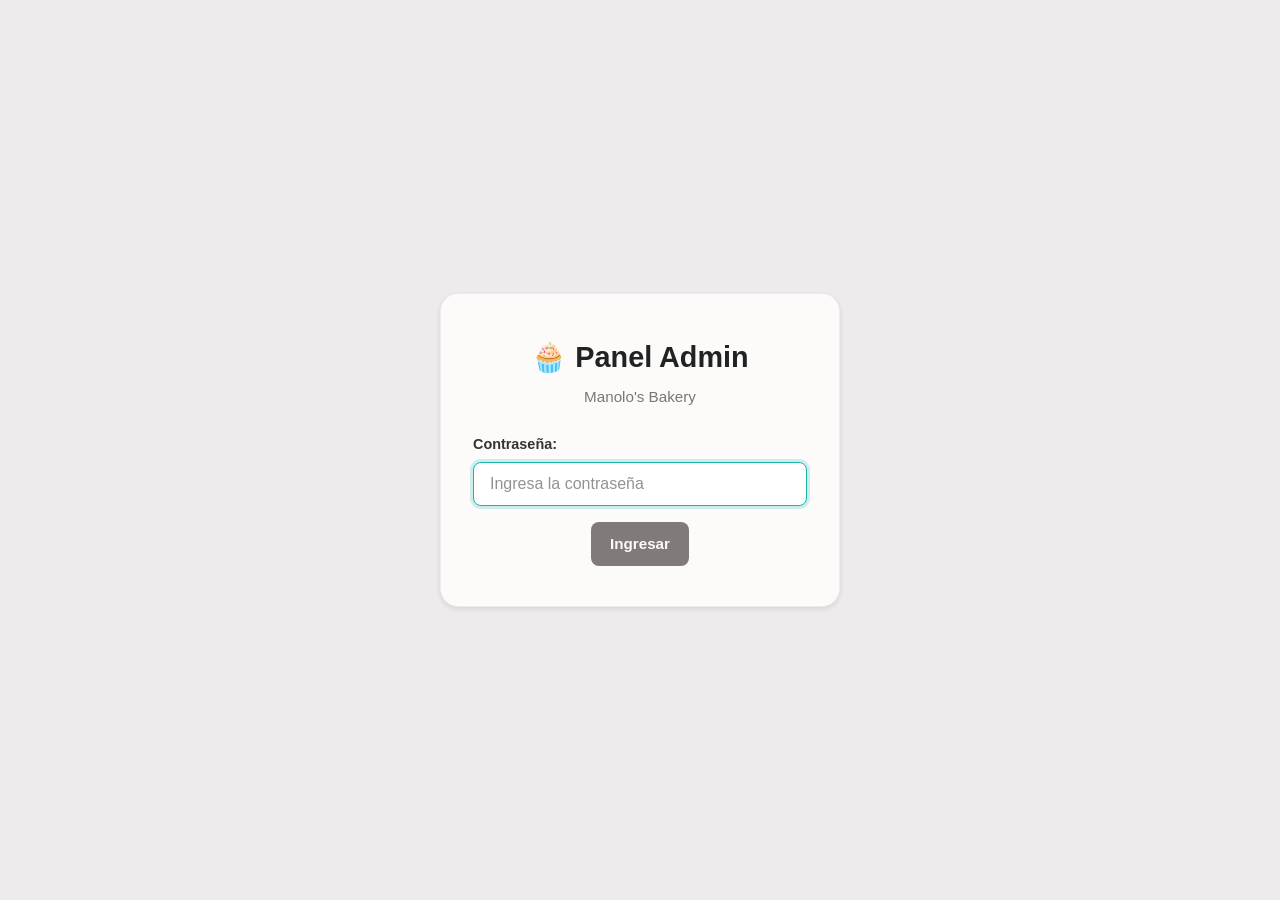
==== admin.html @ 42d4f515 "Add files via upload" ====
<!DOCTYPE html>
<html lang="es">
<head>
    <meta charset="UTF-8">
    <meta name="viewport" content="width=device-width, initial-scale=1.0">
    <title>Admin Panel - Manolo's Bakery</title>
    <link rel="stylesheet" href="style.css">
    <link rel="stylesheet" href="admin.css">
</head>
<body>

    <!-- ========== LOGIN SCREEN ========== -->
    <div id="loginScreen" class="admin-login">
        <div class="login-card">
            <h1>🧁 Panel Admin</h1>
            <p>Manolo's Bakery</p>
            <div class="form-group">
                <label for="adminPassword">Contraseña:</label>
                <input type="password" id="adminPassword" placeholder="Ingresa la contraseña" autofocus>
            </div>
            <button id="loginBtn" class="btn-primary">Ingresar</button>
            <div id="loginError" class="login-error" style="display:none;">Contraseña incorrecta</div>
        </div>
    </div>

    <!-- ========== DASHBOARD ========== -->
    <div id="dashboard" class="admin-dashboard" style="display:none;">
        <header class="admin-header">
            <div class="admin-header-left">
                <h1>🧁 Admin Panel</h1>
                <span class="admin-subtitle">Gestión de Pasteles</span>
            </div>
            <button id="logoutBtn" class="btn-secondary">Cerrar Sesión</button>
        </header>

        <div class="admin-layout">
            <!-- SIDEBAR -->
            <nav class="admin-sidebar">
                <button class="sidebar-btn active" data-section="sec-showcase-cakes">
                    <span class="sidebar-icon">🎂</span> Pasteles Vitrina
                </button>
                <button class="sidebar-btn" data-section="sec-showcase-sizes">
                    <span class="sidebar-icon">📐</span> Tamaños Vitrina
                </button>
                <button class="sidebar-btn" data-section="sec-custom-types">
                    <span class="sidebar-icon">🍰</span> Sabores Personalizado
                </button>
                <button class="sidebar-btn" data-section="sec-custom-sizes">
                    <span class="sidebar-icon">📏</span> Tamaños Personalizado
                </button>
                <button class="sidebar-btn" data-section="sec-fillings">
                    <span class="sidebar-icon">🍫</span> Rellenos
                </button>
                <button class="sidebar-btn" data-section="sec-layers">
                    <span class="sidebar-icon">📚</span> Capas
                </button>
            </nav>

            <!-- MAIN CONTENT -->
            <main class="admin-main">

                <!-- ===== PASTELES VITRINA ===== -->
                <section id="sec-showcase-cakes" class="admin-section active">
                    <h2>Pasteles de Vitrina</h2>
                    <p class="section-desc">Gestiona los pasteles disponibles en la pestaña "Pastel de Vitrina".</p>

                    <div class="add-form">
                        <div class="form-row">
                            <div class="form-group">
                                <label for="sc-name">Nombre del pastel:</label>
                                <input type="text" id="sc-name" placeholder="Ej: Pastel de Nutella">
                            </div>
                            <div class="form-group">
                                <label for="sc-fixed-size">Tamaño fijo (opcional):</label>
                                <select id="sc-fixed-size">
                                    <option value="">Sin tamaño fijo (usuario elige)</option>
                                    <option value="6">Solo 6"</option>
                                    <option value="8">Solo 8"</option>
                                    <option value="10">Solo 10"</option>
                                    <option value="7_9.5">Solo 7" y 9.5"</option>
                                </select>
                            </div>
                            <button id="addShowcaseCake" class="btn-primary btn-add">+ Agregar</button>
                        </div>
                    </div>

                    <div class="table-container">
                        <table class="admin-table">
                            <thead>
                                <tr>
                                    <th>Nombre</th>
                                    <th>Value</th>
                                    <th>Tamaño Fijo</th>
                                    <th>Acciones</th>
                                </tr>
                            </thead>
                            <tbody id="showcaseCakesTable"></tbody>
                        </table>
                        <div id="showcaseCakesEmpty" class="empty-msg">No hay pasteles registrados.</div>
                    </div>
                </section>

                <!-- ===== TAMAÑOS VITRINA ===== -->
                <section id="sec-showcase-sizes" class="admin-section">
                    <h2>Tamaños de Vitrina</h2>
                    <p class="section-desc">Gestiona las opciones de tamaño del dropdown de vitrina.</p>

                    <div class="add-form">
                        <div class="form-row">
                            <div class="form-group">
                                <label for="ss-value">Value:</label>
                                <input type="text" id="ss-value" placeholder="Ej: 6">
                            </div>
                            <div class="form-group">
                                <label for="ss-label">Etiqueta:</label>
                                <input type="text" id="ss-label" placeholder="Ej: 6&quot;">
                            </div>
                            <button id="addShowcaseSize" class="btn-primary btn-add">+ Agregar</button>
                        </div>
                    </div>

                    <div class="table-container">
                        <table class="admin-table">
                            <thead>
                                <tr>
                                    <th>Etiqueta</th>
                                    <th>Value</th>
                                    <th>Acciones</th>
                                </tr>
                            </thead>
                            <tbody id="showcaseSizesTable"></tbody>
                        </table>
                        <div id="showcaseSizesEmpty" class="empty-msg">No hay tamaños registrados.</div>
                    </div>
                </section>

                <!-- ===== SABORES PERSONALIZADO ===== -->
                <section id="sec-custom-types" class="admin-section">
                    <h2>Sabores (Tipos de Pastel Personalizado)</h2>
                    <p class="section-desc">Gestiona los tipos de pastel en la pestaña "Pastel Personalizado".</p>

                    <div class="add-form">
                        <div class="form-row">
                            <div class="form-group">
                                <label for="ct-name">Nombre:</label>
                                <input type="text" id="ct-name" placeholder="Ej: Tres Leches / Vainilla">
                            </div>
                            <button id="addCustomType" class="btn-primary btn-add">+ Agregar</button>
                        </div>
                    </div>

                    <div class="table-container">
                        <table class="admin-table">
                            <thead>
                                <tr>
                                    <th>Nombre</th>
                                    <th>Value</th>
                                    <th>Acciones</th>
                                </tr>
                            </thead>
                            <tbody id="customTypesTable"></tbody>
                        </table>
                        <div id="customTypesEmpty" class="empty-msg">No hay sabores registrados.</div>
                    </div>
                </section>

                <!-- ===== TAMAÑOS PERSONALIZADO ===== -->
                <section id="sec-custom-sizes" class="admin-section">
                    <h2>Forma y Tamaño (Personalizado)</h2>
                    <p class="section-desc">Gestiona las opciones de forma y tamaño del pastel personalizado.</p>

                    <div class="add-form">
                        <div class="form-row">
                            <div class="form-group">
                                <label for="cs-label">Etiqueta:</label>
                                <input type="text" id="cs-label" placeholder="Ej: Circular 8&quot;">
                            </div>
                            <button id="addCustomSize" class="btn-primary btn-add">+ Agregar</button>
                        </div>
                    </div>

                    <div class="table-container">
                        <table class="admin-table">
                            <thead>
                                <tr>
                                    <th>Etiqueta</th>
                                    <th>Value</th>
                                    <th>Acciones</th>
                                </tr>
                            </thead>
                            <tbody id="customSizesTable"></tbody>
                        </table>
                        <div id="customSizesEmpty" class="empty-msg">No hay tamaños registrados.</div>
                    </div>
                </section>

                <!-- ===== RELLENOS ===== -->
                <section id="sec-fillings" class="admin-section">
                    <h2>Rellenos</h2>
                    <p class="section-desc">Gestiona los rellenos disponibles para pasteles personalizados.</p>

                    <div class="add-form">
                        <div class="form-row">
                            <div class="form-group">
                                <label for="fl-name">Nombre:</label>
                                <input type="text" id="fl-name" placeholder="Ej: Nutella">
                            </div>
                            <button id="addFilling" class="btn-primary btn-add">+ Agregar</button>
                        </div>
                    </div>

                    <div class="table-container">
                        <table class="admin-table">
                            <thead>
                                <tr>
                                    <th>Nombre</th>
                                    <th>Value</th>
                                    <th>Acciones</th>
                                </tr>
                            </thead>
                            <tbody id="fillingsTable"></tbody>
                        </table>
                        <div id="fillingsEmpty" class="empty-msg">No hay rellenos registrados.</div>
                    </div>
                </section>

                <!-- ===== CAPAS ===== -->
                <section id="sec-layers" class="admin-section">
                    <h2>Capas del Pastel</h2>
                    <p class="section-desc">Gestiona las opciones de capas para pasteles personalizados.</p>

                    <div class="add-form">
                        <div class="form-row">
                            <div class="form-group">
                                <label for="ly-value">Value (número):</label>
                                <input type="text" id="ly-value" placeholder="Ej: 4">
                            </div>
                            <div class="form-group">
                                <label for="ly-label">Etiqueta:</label>
                                <input type="text" id="ly-label" placeholder="Ej: 4">
                            </div>
                            <button id="addLayer" class="btn-primary btn-add">+ Agregar</button>
                        </div>
                    </div>

                    <div class="table-container">
                        <table class="admin-table">
                            <thead>
                                <tr>
                                    <th>Etiqueta</th>
                                    <th>Value</th>
                                    <th>Acciones</th>
                                </tr>
                            </thead>
                            <tbody id="layersTable"></tbody>
                        </table>
                        <div id="layersEmpty" class="empty-msg">No hay capas registradas.</div>
                    </div>
                </section>

            </main>
        </div>
    </div>

    <script src="admin.js"></script>
</body>
</html>
---- style.css ----
:root {
    /* --- Paleta original (sin cambios) --- */
    --contrast: #222222;
    --contrast-2: #333333;
    --contrast-3: #7a7676;
    --base: #edebeb;
    --base-2: #fcfbfa;
    --base-3: #ffffff;
    --accent: #807a7a;
    --accent-hover: #6c6666;
    --global-color-9: #fbb712;  /* Gold/Yellow */
    --global-color-10: #18b5ac; /* Teal */
    --global-color-11: #f05c51; /* Coral Red */
    --global-color-12: #920a08; /* Deep Red */
    --global-color-13: #e3e3e3; /* Light Grey */

    --font-family-main: 'Segoe UI', Tahoma, Geneva, Verdana, sans-serif;
    --border-radius: 5px;
    --box-shadow: 0 2px 5px rgba(0,0,0,0.1);

    /* --- Escalas nuevas para consistencia visual --- */
    --radius-sm: 8px;
    --radius-md: 12px;
    --radius-lg: 18px;
    --space-1: 0.5rem;
    --space-2: 0.85rem;
    --space-3: 1.25rem;
    --space-4: 2rem;
    --control-height: 3rem;       /* alto táctil consistente (>=44px) */
    --transition: 0.18s ease;
    --focus-ring: 0 0 0 3px rgba(24, 181, 172, 0.35);
    color-scheme: light;
}

/* =========================================================
   RESET / BASE
   ========================================================= */
*, *::before, *::after {
    box-sizing: border-box;
}

html {
    -webkit-text-size-adjust: 100%; /* evita reescalado raro en iOS */
    text-size-adjust: 100%;
    scroll-behavior: smooth;
}

body {
    font-family: var(--font-family-main);
    background-color: var(--base);
    color: var(--contrast);
    margin: 0;
    padding: 0;
    line-height: 1.6;
    -webkit-font-smoothing: antialiased;
    min-height: 100dvh;
}

img { max-width: 100%; display: block; }

button {
    font-family: inherit;
}

/* Accesibilidad: foco visible consistente en todos los navegadores */
a:focus-visible,
button:focus-visible,
input:focus-visible,
select:focus-visible,
textarea:focus-visible {
    outline: 3px solid var(--global-color-9);
    outline-offset: 2px;
    border-radius: var(--radius-sm);
}

@media (prefers-reduced-motion: reduce) {
    html { scroll-behavior: auto; }
    *, *::before, *::after {
        animation-duration: 0.001ms !important;
        animation-iteration-count: 1 !important;
        transition-duration: 0.001ms !important;
    }
}

/* =========================================================
   HEADER
   ========================================================= */
header {
    position: relative; /* contiene correctamente al language-switcher en cualquier ancho */
    background-color: var(--contrast);
    color: var(--base-2);
    padding: var(--space-3) var(--space-4);
    text-align: center;
    box-shadow: var(--box-shadow);
}

header nav { margin: 0; padding: 0; }

header h1 {
    margin: 0;
    font-size: clamp(1.4rem, 4vw + 0.5rem, 2.2rem);
    color: var(--global-color-9);
    line-height: 1.25;
}

.language-switcher {
    position: absolute;
    top: var(--space-2);
    right: var(--space-3);
    display: flex;
    flex-wrap: wrap;
    justify-content: flex-end;
    gap: 0.5rem;
    max-width: min(100%, 26rem);
}

.lang-button {
    background-color: var(--accent);
    color: var(--base-2);
    border: none;
    padding: 0.6rem 1rem;
    margin: 0;
    cursor: pointer;
    border-radius: var(--radius-sm);
    font-size: 0.9rem;
    min-height: 2.5rem;
    transition: background-color var(--transition), transform var(--transition);
    white-space: nowrap;
}

.lang-button:hover, .lang-button.active {
    background-color: var(--global-color-9);
    color: var(--contrast);
}

.lang-button:active { transform: translateY(1px); }

/* =========================================================
   LAYOUT PRINCIPAL
   ========================================================= */
main {
    width: min(920px, 94%);
    margin: var(--space-4) auto;
    padding: clamp(1rem, 3vw, 2rem);
    background-color: var(--base-2);
    border-radius: var(--radius-lg);
    box-shadow: var(--box-shadow);
}

form {
    display: flex;
    flex-direction: column;
    gap: var(--space-3);
}

/* Cada .form-section es una grilla fluida: 1 columna en móvil,
   2+ columnas automáticas en pantallas más anchas. */
.form-section {
    display: grid;
    grid-template-columns: repeat(auto-fit, minmax(15rem, 1fr));
    align-items: start;
    gap: var(--space-3) var(--space-3);
    background-color: var(--base-3);
    padding: clamp(1rem, 3vw, 1.5rem);
    border-radius: var(--radius-md);
    border: 1px solid var(--global-color-13);
}

.form-section h2, .form-section h3 {
    grid-column: 1 / -1;
    color: var(--contrast-2);
    margin-top: 0;
    border-bottom: 2px solid var(--global-color-9);
    padding-bottom: 0.5rem;
    margin-bottom: 0.25rem;
}

.form-section h3.section-title {
    margin-top: var(--space-1);
}

.customer-info h2 {
    border-bottom-color: var(--global-color-10); /* Teal para info del cliente */
}

/* Elementos que siempre deben ocupar el ancho completo de la grilla,
   detectados por su contenido (sin tocar el HTML). */
.form-group:has(textarea),
.form-group:has(.contact-options),
.form-group:has(.checkbox-group),
.form-group:has(.delivery-time-picker),
.form-group:has(.message-options-group),
.form-group:has(input[type="file"]),
.form-group:has(#customerNameEmpleado),
.decoration-fieldset,
.message-options-group,
#cc-fillingArrangementGroup,
#cc-halfAndHalfSpecificationGroup,
#cc-otroArrangementContainer,
p.info,
p.notice {
    grid-column: 1 / -1;
}

.form-group {
    margin-bottom: 0;
    min-width: 0; /* evita overflow de inputs dentro de la grilla */
}

.form-group label {
    display: block;
    margin-bottom: 0.4rem;
    color: var(--contrast-3);
    font-weight: 600;
    font-size: 0.95rem;
}

/* =========================================================
   CAMPOS DE TEXTO, SELECTS Y TEXTAREAS
   ========================================================= */
input[type="text"],
input[type="tel"],
input[type="email"],
input[type="time"],
input[type="file"],
textarea,
select {
    width: 100%;
    min-height: var(--control-height);
    padding: 0.7rem 0.9rem;
    border: 1.5px solid var(--global-color-13);
    border-radius: var(--radius-sm);
    background-color: var(--base-3);
    color: var(--contrast-2);
    font-family: inherit;
    font-size: 1rem; /* evita zoom automático al enfocar en iOS */
    line-height: 1.4;
    transition: border-color var(--transition), box-shadow var(--transition);
}

textarea {
    min-height: 6rem;
    padding-top: 0.75rem;
    resize: vertical;
}

input[type="text"]:hover,
input[type="tel"]:hover,
input[type="email"]:hover,
input[type="time"]:hover,
textarea:hover,
select:hover {
    border-color: var(--accent);
}

input[type="text"]:focus,
input[type="tel"]:focus,
input[type="email"]:focus,
input[type="time"]:focus,
textarea:focus,
select:focus {
    border-color: var(--global-color-10);
    box-shadow: var(--focus-ring);
    outline: none;
}

input[readonly] {
    background-color: var(--base);
    color: var(--contrast-3);
    cursor: not-allowed;
}

input:disabled,
select:disabled,
textarea:disabled {
    background-color: var(--base);
    color: var(--contrast-3);
    cursor: not-allowed;
    opacity: 0.75;
}

::placeholder {
    color: var(--contrast-3);
    opacity: 0.8;
}

.field-hint {
    display: block;
    margin-top: 0.35rem;
    font-size: 0.85rem;
    color: var(--contrast-3);
}

.sms-hint {
    font-size: 0.85rem;
    color: var(--contrast-3);
    font-style: italic;
}

/* --- Selects: flecha unificada en todos los navegadores/SO --- */
select {
    appearance: none;
    -webkit-appearance: none;
    -moz-appearance: none;
    padding-right: 2.6rem;
    background-repeat: no-repeat;
    background-position: right 0.9rem center;
    background-size: 0.7rem auto;
    background-image: url("data:image/svg+xml,%3Csvg xmlns='http://www.w3.org/2000/svg' viewBox='0 0 12 8'%3E%3Cpath fill='%237a7676' d='M6 8 0 0h12z'/%3E%3C/svg%3E");
    cursor: pointer;
}

select:disabled {
    cursor: not-allowed;
    background-image: url("data:image/svg+xml,%3Csvg xmlns='http://www.w3.org/2000/svg' viewBox='0 0 12 8'%3E%3Cpath fill='%23c9c5c5' d='M6 8 0 0h12z'/%3E%3C/svg%3E");
}

/* --- Input file: botón unificado --- */
input[type="file"] {
    padding: 0.5rem;
    cursor: pointer;
}

input[type="file"]::file-selector-button,
input[type="file"]::-webkit-file-upload-button {
    margin-right: 0.85rem;
    padding: 0.6rem 1rem;
    border: none;
    border-radius: var(--radius-sm);
    background-color: var(--global-color-10);
    color: var(--base-2);
    font-weight: 600;
    cursor: pointer;
    transition: background-color var(--transition);
}

input[type="file"]::file-selector-button:hover,
input[type="file"]::-webkit-file-upload-button:hover {
    background-color: #15a097;
}

/* =========================================================
   CHECKBOX / RADIO — diseño propio y consistente
   (los estilos nativos varían mucho entre Windows/macOS/
   iOS/Android; con appearance:none se ven igual en todos)
   ========================================================= */
input[type="checkbox"],
input[type="radio"] {
    appearance: none;
    -webkit-appearance: none;
    -moz-appearance: none;
    accent-color: var(--global-color-10); /* respaldo en navegadores antiguos */
    width: 1.35rem;
    height: 1.35rem;
    min-width: 1.35rem;
    flex-shrink: 0;
    margin: 0 0.5rem 0 0;
    border: 2px solid var(--contrast-3);
    background-color: var(--base-3);
    display: inline-grid;
    place-content: center;
    cursor: pointer;
    vertical-align: middle;
    transition: background-color var(--transition), border-color var(--transition);
}

input[type="checkbox"] { border-radius: 6px; }
input[type="radio"] { border-radius: 50%; }

input[type="checkbox"]::before {
    content: "";
    width: 0.75rem;
    height: 0.75rem;
    transform: scale(0);
    transition: transform 0.12s ease-in-out;
    background-color: var(--base-3);
    clip-path: polygon(14% 44%, 0 65%, 50% 100%, 100% 16%, 80% 0%, 43% 62%);
}

input[type="radio"]::before {
    content: "";
    width: 0.55rem;
    height: 0.55rem;
    border-radius: 50%;
    background-color: var(--base-3);
    transform: scale(0);
    transition: transform 0.12s ease-in-out;
}

input[type="checkbox"]:checked,
input[type="radio"]:checked {
    background-color: var(--global-color-10);
    border-color: var(--global-color-10);
}

input[type="checkbox"]:checked::before,
input[type="radio"]:checked::before {
    transform: scale(1);
}

input[type="checkbox"]:disabled,
input[type="radio"]:disabled {
    opacity: 0.5;
    cursor: not-allowed;
}

input[disabled] + label {
    opacity: 0.6;
    cursor: not-allowed;
}

/* =========================================================
   RELLENOS — cada opción "pintada" con el tono de su sabor
   ========================================================= */
#cc-fillings-group > div:has(#filling-peach)              { --flavor: #e8823f; --flavor-bg: #fdecdd; }
#cc-fillings-group > div:has(#filling-walnut)              { --flavor: #9c7245; --flavor-bg: #ece2d4; }
#cc-fillings-group > div:has(#filling-chocolate-chips)     { --flavor: #6b4226; --flavor-bg: #e8dcd2; }
#cc-fillings-group > div:has(#filling-mocha)                { --flavor: #8c5a3a; --flavor-bg: #ecdfd2; }
#cc-fillings-group > div:has(#filling-cherry)                { --flavor: #d9434f; --flavor-bg: #fbdde0; }
#cc-fillings-group > div:has(#filling-strawberry-natural)   { --flavor: #f0658c; --flavor-bg: #fde3ec; }
#cc-fillings-group > div:has(#filling-strawberry-jam)        { --flavor: #e0517d; --flavor-bg: #fbd7e3; }
#cc-fillings-group > div:has(#filling-chocolate-dry)         { --flavor: #5b3a29; --flavor-bg: #e6dad2; }
#cc-fillings-group > div:has(#filling-pineapple-jam)          { --flavor: #d1a900; --flavor-bg: #fdf3cf; }
#cc-fillings-group > div:has(#filling-caramel)                { --flavor: #c9860a; --flavor-bg: #fbecd2; }
#cc-fillings-group > div:has(#filling-nutella)                { --flavor: #6f4423; --flavor-bg: #e8d8ca; }
#cc-fillings-group > div:has(#filling-pistachio)               { --flavor: #7cb342; --flavor-bg: #eaf3e0; }
#cc-fillings-group > div:has(#filling-other)                  { --flavor: #8a8686; --flavor-bg: #f0eeee; }

#cc-fillings-group > div:has(input[type="checkbox"]) {
    background-color: var(--flavor-bg, var(--base-3));
    border-color: var(--flavor, var(--global-color-13));
}

#cc-fillings-group > div:has(input[type="checkbox"]:checked) {
    box-shadow: 0 0 0 2px var(--flavor, var(--global-color-10));
    font-weight: 600;
}

#cc-fillings-group > div input[type="checkbox"] {
    border-color: var(--flavor, var(--contrast-3));
}

#cc-fillings-group > div input[type="checkbox"]:checked {
    background-color: var(--flavor, var(--global-color-10));
    border-color: var(--flavor, var(--global-color-10));
}

/* Pequeño punto de color junto a cada nombre de relleno */
#cc-fillings-group > div label::before {
    content: "";
    display: inline-block;
    width: 0.65rem;
    height: 0.65rem;
    border-radius: 50%;
    background-color: var(--flavor, var(--contrast-3));
    margin-right: 0.45rem;
    vertical-align: middle;
}

/* =========================================================
   MODAL FINAL: "Revisa Tu Pedido"
   ========================================================= */
#orderPreviewModal .modal-content {
    padding: 0;
    overflow: hidden;
    border: 1px solid var(--global-color-13);
}

#orderPreviewModal .modal-content::before {
    content: "";
    display: block;
    height: 6px;
    background: linear-gradient(90deg, var(--global-color-9), var(--global-color-10));
}

#orderPreviewModal h3 {
    margin: 0;
    padding: var(--space-3) clamp(1.25rem, 4vw, 2rem) var(--space-2);
    border-bottom: 1px solid var(--global-color-13);
    color: var(--contrast-2);
    font-size: 1.3rem;
    text-align: center;
}

#orderPreviewModal h3::before {
    content: "🎂";
    margin-right: 0.5rem;
}

#orderPreviewModal .order-details-preview {
    padding: var(--space-3) clamp(1.25rem, 4vw, 2rem);
    max-height: min(55dvh, 55vh);
    overflow-y: auto;
    margin-bottom: 0;
}

#orderPreviewModal .order-details-preview table {
    width: 100%;
    border-collapse: collapse;
}

#orderPreviewModal .order-details-preview tr {
    border-bottom: 1px solid var(--base);
    transition: background-color var(--transition);
}

#orderPreviewModal .order-details-preview tr:hover {
    background-color: var(--base);
}

#orderPreviewModal .order-details-preview td {
    padding: 0.55rem 0.4rem !important;
    font-size: 0.95rem;
    color: var(--contrast-2);
}

#orderPreviewModal .order-details-preview strong {
    color: var(--global-color-10);
    font-weight: 700;
}

#orderPreviewModal .order-details-preview hr {
    border-top: 1px dashed var(--global-color-13);
    margin: var(--space-2) 0;
}

#orderPreviewModal .order-details-preview h4 {
    color: var(--contrast-2) !important;
    font-size: 1.05rem;
    border-left: 4px solid var(--global-color-9);
    padding-left: 0.6rem;
}

#orderPreviewModal .modal-actions {
    padding: var(--space-2) clamp(1.25rem, 4vw, 2rem) var(--space-3);
    margin-top: 0;
    background-color: var(--base);
    border-top: 1px solid var(--global-color-13);
}

#orderPreviewModal .button-primary::before { content: "✅ "; }
#orderPreviewModal .button-secondary::before { content: "✏️ "; }

#orderPreviewModal .button-primary:hover {
    transform: translateY(-1px);
    box-shadow: 0 4px 12px rgba(24, 181, 172, 0.35);
}

/* Scrollbar discreto para el listado de detalles (navegadores WebKit) */
#orderPreviewModal .order-details-preview::-webkit-scrollbar { width: 8px; }
#orderPreviewModal .order-details-preview::-webkit-scrollbar-thumb {
    background-color: var(--global-color-13);
    border-radius: 999px;
}

/* =========================================================
   NOTIFICACIONES (reemplazan a alert() nativo)
   ========================================================= */
.app-notice-container {
    position: fixed;
    top: var(--space-3);
    left: 50%;
    transform: translateX(-50%);
    z-index: 2000;
    display: flex;
    flex-direction: column;
    gap: 0.6rem;
    width: min(28rem, 92vw);
    padding-top: env(safe-area-inset-top);
}

.app-notice {
    display: flex;
    align-items: flex-start;
    gap: 0.65rem;
    background-color: var(--base-2);
    border: 1px solid var(--global-color-13);
    border-left: 5px solid var(--contrast-3);
    border-radius: var(--radius-sm);
    box-shadow: 0 8px 24px rgba(0,0,0,0.18);
    padding: 0.85rem 0.9rem;
    animation: app-notice-in 0.22s ease-out;
}

.app-notice--hide {
    animation: app-notice-out 0.2s ease-in forwards;
}

.app-notice--success { border-left-color: var(--global-color-10); }
.app-notice--error { border-left-color: var(--global-color-11); }
.app-notice--info { border-left-color: var(--global-color-9); }

.app-notice__icon {
    flex-shrink: 0;
    width: 1.4rem;
    height: 1.4rem;
    border-radius: 50%;
    margin-top: 0.05rem;
    display: inline-block;
}

.app-notice--success .app-notice__icon { background-color: var(--global-color-10); }
.app-notice--error .app-notice__icon { background-color: var(--global-color-11); }
.app-notice--info .app-notice__icon { background-color: var(--global-color-9); }

.app-notice__icon::after {
    content: "";
    display: block;
}

.app-notice__message {
    flex: 1 1 auto;
    color: var(--contrast-2);
    font-size: 0.95rem;
    line-height: 1.5;
    word-break: break-word;
}

.app-notice__close {
    flex-shrink: 0;
    background: transparent;
    border: none;
    color: var(--contrast-3);
    font-size: 1.25rem;
    line-height: 1;
    min-width: 2rem;
    min-height: 2rem;
    cursor: pointer;
    transition: color var(--transition);
}

.app-notice__close:hover { color: var(--contrast); }

@keyframes app-notice-in {
    from { transform: translateY(-12px); opacity: 0; }
    to { transform: translateY(0); opacity: 1; }
}

@keyframes app-notice-out {
    from { transform: translateY(0); opacity: 1; }
    to { transform: translateY(-8px); opacity: 0; }
}

@media (max-width: 480px) {
    .app-notice-container {
        width: 94vw;
        top: 0.75rem;
    }
}

@media (prefers-reduced-motion: reduce) {
    .app-notice, .app-notice--hide {
        animation: none !important;
    }
}

/* =========================================================
   VISTA PREVIA DE IMAGEN (pastel personalizado)
   ========================================================= */
.image-preview-box {
    margin-top: 0.75rem;
    padding: var(--space-2);
    background-color: var(--base);
    border: 1px dashed var(--global-color-13);
    border-radius: var(--radius-sm);
}

.image-preview-label {
    font-weight: 600;
    margin-bottom: 0.5rem;
    color: var(--contrast-2);
    font-size: 0.9rem;
}

.image-preview-img {
    max-width: 100%;
    height: auto;
    max-height: 16rem;
    object-fit: contain;
    border: 1px solid var(--global-color-13);
    border-radius: var(--radius-sm);
    background-color: var(--base-3);
    padding: 0.35rem;
}

.image-preview-name {
    font-size: 0.8rem;
    color: var(--contrast-3);
    margin-top: 0.4rem;
    word-break: break-all;
}

/* =========================================================
   MODAL "PRÓXIMAMENTE: SEGUIMIENTO DE PEDIDOS"
   (antes era un tema oscuro genérico; ahora sigue la marca)
   ========================================================= */
.order-status-coming-soon {
    max-width: 30rem;
    width: 100%;
    background-color: var(--base-2);
    border: 1px solid var(--global-color-13);
    border-radius: var(--radius-md);
    box-shadow: 0 10px 40px rgba(0,0,0,.3);
    color: var(--contrast);
    max-height: min(85dvh, 85vh);
    overflow-y: auto;
}

.order-status-coming-soon__header {
    display: flex;
    align-items: center;
    justify-content: space-between;
    gap: 1rem;
    padding: var(--space-2) var(--space-3);
    border-bottom: 1px solid var(--global-color-13);
}

.order-status-coming-soon__header h3 {
    margin: 0;
    font-size: 1.15rem;
    color: var(--contrast-2);
}

.order-status-coming-soon__close {
    background: transparent;
    border: 0;
    color: var(--contrast-3);
    font-size: 1.4rem;
    line-height: 1;
    min-width: 2.25rem;
    min-height: 2.25rem;
    cursor: pointer;
    transition: color var(--transition);
}

.order-status-coming-soon__close:hover { color: var(--contrast); }

.order-status-coming-soon__body {
    padding: var(--space-3);
}

.order-status-coming-soon__body p {
    margin: 0 0 var(--space-2);
    line-height: 1.55;
}

.order-status-coming-soon__note {
    display: flex;
    gap: 0.65rem;
    align-items: flex-start;
    background-color: var(--base);
    border: 1px solid var(--global-color-13);
    border-radius: var(--radius-sm);
    padding: var(--space-2);
}

.order-status-coming-soon__note p {
    margin: 0;
    color: var(--contrast-2);
}

.order-status-coming-soon__dot {
    width: 0.6rem;
    height: 0.6rem;
    min-width: 0.6rem;
    background-color: var(--global-color-9);
    border-radius: 50%;
    margin-top: 0.4rem;
}

.order-status-coming-soon__footer {
    padding: var(--space-2) var(--space-3);
    border-top: 1px solid var(--global-color-13);
    display: flex;
    justify-content: flex-end;
}

.order-status-coming-soon__ok {
    background-color: var(--global-color-9);
    border: 0;
    color: var(--contrast);
    font-weight: 700;
    padding: 0.65rem 1.1rem;
    min-height: var(--control-height);
    border-radius: var(--radius-sm);
    cursor: pointer;
    transition: background-color var(--transition), transform var(--transition);
}

.order-status-coming-soon__ok:hover { background-color: #e0a50f; }

/* =========================================================
   CONFIRMAR / CANCELAR PEDIDO
   ========================================================= */
.confirmation-actions {
    margin-top: var(--space-3);
    display: flex;
    flex-wrap: wrap;
    gap: 0.6rem;
}

.button-confirm-order,
.button-cancel-order,
.button-submit-cancel {
    border: none;
    color: var(--base-2);
    padding: 0.65rem 1.1rem;
    min-height: var(--control-height);
    border-radius: var(--radius-sm);
    cursor: pointer;
    font-weight: 600;
    transition: background-color var(--transition), transform var(--transition);
}

.button-confirm-order { background-color: var(--global-color-10); }
.button-confirm-order:hover { background-color: #15a097; }

.button-cancel-order,
.button-submit-cancel { background-color: var(--global-color-11); }
.button-cancel-order:hover,
.button-submit-cancel:hover { background-color: var(--global-color-12); }

.button-confirm-order:active,
.button-cancel-order:active,
.button-submit-cancel:active { transform: translateY(1px); }

.cancel-reason-container {
    margin-top: var(--space-2);
    width: 100%;
}

.cancel-reason-label {
    display: block;
    font-weight: 600;
    color: var(--contrast-2);
    margin-bottom: 0.4rem;
}

.cancel-reason-input {
    width: 100%;
    padding: 0.7rem 0.9rem;
    margin-top: 0;
    border: 1.5px solid var(--global-color-13);
    border-radius: var(--radius-sm);
    font-size: 1rem;
    min-height: var(--control-height);
    background-color: var(--base-3);
    color: var(--contrast-2);
}

.cancel-reason-input:focus {
    border-color: var(--global-color-10);
    box-shadow: var(--focus-ring);
    outline: none;
}

.button-submit-cancel { margin-top: 0.75rem; }

/* =========================================================
   GRUPOS DE OPCIONES (contacto, rellenos, decoración)
   Cada opción se muestra como una "tarjeta" táctil que se
   resalta cuando está seleccionada.
   ========================================================= */
.contact-options,
.checkbox-group {
    display: grid;
    grid-template-columns: repeat(auto-fill, minmax(11rem, 1fr));
    gap: 0.65rem;
}

.contact-options div,
.checkbox-group > div,
.decoration-option {
    display: flex;
    align-items: center;
    gap: 0.5rem;
    padding: 0.65rem 0.85rem;
    border: 1.5px solid var(--global-color-13);
    border-radius: var(--radius-sm);
    background-color: var(--base-3);
    transition: border-color var(--transition), background-color var(--transition);
}

.contact-options div:has(input:checked),
.decoration-option:has(input:checked) {
    border-color: var(--global-color-10);
    background-color: rgba(24, 181, 172, 0.08);
}

/* Los rellenos usan --chip-accent / --chip-tint (definidos más abajo por sabor);
   el resto de grupos (contacto, decoración) no los tiene y cae en el teal de marca. */
.checkbox-group > div:has(input:checked) {
    border-color: var(--chip-accent, var(--global-color-10));
    background-color: var(--chip-tint, rgba(24, 181, 172, 0.08));
}

.checkbox-group > div input[type="checkbox"]:checked {
    background-color: var(--chip-accent, var(--global-color-10));
    border-color: var(--chip-accent, var(--global-color-10));
}

.contact-options div:has(input:disabled),
.checkbox-group > div:has(input:disabled) {
    background-color: var(--base);
}

.contact-options label,
.checkbox-group label,
.decoration-option label {
    margin: 0;
    font-weight: 500;
    color: var(--contrast-2);
    cursor: pointer;
}

/* --- Colores de relleno: cada sabor tiene su propio acento y fondo suave --- */
#cc-fillings-group > div {
    border-left-width: 5px;
    border-left-color: var(--chip-accent, var(--global-color-13));
}

#cc-fillings-group > div:has(#filling-peach)              { --chip-accent: #f2994a; --chip-tint: #fdecd9; }
#cc-fillings-group > div:has(#filling-walnut)              { --chip-accent: #8a5a35; --chip-tint: #efe4d8; }
#cc-fillings-group > div:has(#filling-chocolate-chips)     { --chip-accent: #4b2e2e; --chip-tint: #e9dedb; }
#cc-fillings-group > div:has(#filling-mocha)                { --chip-accent: #6f4e37; --chip-tint: #efe2d6; }
#cc-fillings-group > div:has(#filling-cherry)                { --chip-accent: #c8102e; --chip-tint: #fbe2e4; }
#cc-fillings-group > div:has(#filling-strawberry-natural)   { --chip-accent: #ef4f6b; --chip-tint: #fde3e8; }
#cc-fillings-group > div:has(#filling-strawberry-jam)        { --chip-accent: #d81159; --chip-tint: #fbdfea; }
#cc-fillings-group > div:has(#filling-chocolate-dry)         { --chip-accent: #3b2620; --chip-tint: #e7dedb; }
#cc-fillings-group > div:has(#filling-pineapple-jam)         { --chip-accent: #f0c419; --chip-tint: #fdf6d8; }
#cc-fillings-group > div:has(#filling-caramel)               { --chip-accent: #b5651d; --chip-tint: #f6e5d0; }
#cc-fillings-group > div:has(#filling-nutella)               { --chip-accent: #5a3825; --chip-tint: #e9ddd3; }
#cc-fillings-group > div:has(#filling-pistachio)             { --chip-accent: #8bab5c; --chip-tint: #ecf3e3; }
#cc-fillings-group > div:has(#filling-other)                 { --chip-accent: var(--contrast-3); --chip-tint: var(--base); }

.selected-fillings-info {
    display: inline-block;
    margin-top: 0.75rem;
    padding: 0.4rem 0.85rem;
    background-color: var(--base);
    color: var(--contrast-2);
    border-radius: 999px;
    font-size: 0.9rem;
    font-weight: 600;
}

.sub-form-group {
    margin-bottom: 1rem;
}

.sub-form-group:last-child { margin-bottom: 0; }

/* =========================================================
   SELECTOR DE HORA (delivery-time-picker)
   ========================================================= */
.delivery-time-picker {
    display: flex;
}

.delivery-time-picker input {
    width: 100%;
}

/* =========================================================
   TABS (Pastel de Vitrina / Personalizado)
   ========================================================= */
hr {
    border: none;
    border-top: 1px dashed var(--contrast-3);
    margin: 0.5rem 0;
}

.tabs {
    display: flex;
    flex-wrap: wrap;
    gap: 0.5rem;
    border-bottom: 2px solid var(--accent);
}

.tab-button {
    flex: 1 1 auto;
    min-height: 2.75rem;
    padding: 0.75rem 1.25rem;
    cursor: pointer;
    border: none;
    background-color: var(--base);
    color: var(--contrast-3);
    border-radius: var(--radius-sm) var(--radius-sm) 0 0;
    font-size: 1rem;
    font-weight: bold;
    transition: background-color var(--transition), color var(--transition);
}

.tab-button:hover {
    background-color: var(--accent-hover);
    color: var(--base-2);
}

.tab-button.active {
    background-color: var(--accent);
    color: var(--base-2);
}

/* =========================================================
   FIELDSET DE DECORACIÓN
   ========================================================= */
.decoration-fieldset {
    border: 1.5px solid var(--global-color-13);
    padding: var(--space-3);
    border-radius: var(--radius-md);
    min-width: 0;
}

.decoration-fieldset legend {
    padding: 0 0.5rem;
    font-weight: bold;
    color: var(--contrast-3);
}

.decoration-options-group {
    display: flex;
    flex-direction: column;
    gap: 0.85rem;
}

.decoration-sub-option {
    padding-left: 1.5rem;
    display: flex;
    flex-direction: column;
    gap: 0.5rem;
}

/* =========================================================
   AVISOS (.info / .notice)
   ========================================================= */
.info {
    background-color: #f0f4ff;
    color: #1a1a1a;
    padding: var(--space-2) var(--space-3);
    border-left: 4px solid #4a90e2;
    border-radius: var(--radius-sm);
    font-size: 0.95rem;
    margin: 0;
}

.notice {
    background: #f9f9f9;
    border-left: 4px solid #4CAF50;
    padding: 0.85rem;
    border-radius: var(--radius-sm);
    font-size: 0.9rem;
    margin: 0.75rem 0 0;
}

/* =========================================================
   BOTONES
   ========================================================= */
button[type="submit"] {
    background-color: var(--global-color-10);
    color: var(--base-2);
    padding: 0.9rem 1.75rem;
    border: none;
    border-radius: var(--radius-sm);
    cursor: pointer;
    font-size: 1.1rem;
    font-weight: bold;
    min-height: var(--control-height);
    transition: background-color var(--transition), transform var(--transition);
    display: block;
    width: min(100%, 22rem);
    margin: 0.5rem auto 0;
}

button[type="submit"]:hover {
    background-color: #15a097;
    transform: translateY(-2px);
}

button[type="submit"]:active { transform: translateY(0); }

#checkStatusBtn {
    background: linear-gradient(to right, #ff7096, #ff94b8);
    color: white;
    font-weight: bold;
    border: none;
    padding: 0.75rem 1.25rem;
    border-radius: var(--radius-sm);
    cursor: pointer;
    font-size: 1rem;
    min-height: var(--control-height);
    width: 100%;
    box-shadow: 0 4px 10px rgba(255, 112, 150, 0.3);
    transition: background 0.3s ease, transform var(--transition);
}

#checkStatusBtn:hover {
    background: linear-gradient(to right, #ff5e8c, #ff82aa);
    transform: scale(1.02);
}

/* =========================================================
   MODALES (estado del pedido / revisión del pedido)
   ========================================================= */
.modal-overlay,
.order-status-overlay {
    position: fixed;
    inset: 0;
    background-color: rgba(0, 0, 0, 0.6);
    display: flex;
    justify-content: center;
    align-items: center;
    padding: var(--space-3);
    z-index: 1000;
    opacity: 0;
    visibility: hidden;
    transition: opacity 0.3s ease, visibility 0.3s ease;
}

.modal-overlay.active {
    opacity: 1;
    visibility: visible;
}

.order-status-overlay {
    opacity: 1;
    visibility: visible;
}

.modal-content,
.order-status-modal {
    background-color: var(--base-2);
    padding: clamp(1.25rem, 4vw, 2rem);
    border-radius: var(--radius-md);
    box-shadow: 0 12px 36px rgba(0,0,0,0.28);
    width: min(600px, 100%);
    max-height: min(85dvh, 85vh);
    overflow-y: auto;
    overflow-x: hidden;
    transform: scale(0.96);
    transition: transform 0.3s ease;
    position: relative;
}

/* Franja superior con los colores de la marca (dorado -> teal) */
.modal-content::before {
    content: "";
    position: sticky;
    top: 0;
    display: block;
    margin: calc(-1 * clamp(1.25rem, 4vw, 2rem)) calc(-1 * clamp(1.25rem, 4vw, 2rem)) 0;
    height: 6px;
    background: linear-gradient(90deg, var(--global-color-9), var(--global-color-10));
}

.modal-overlay.active .modal-content {
    transform: scale(1);
}

.order-status-modal {
    transform: none;
    animation: slideIn 0.3s ease-out;
}

@keyframes slideIn {
    from { transform: translateY(-30px); opacity: 0; }
    to { transform: translateY(0); opacity: 1; }
}

.modal-content h3,
.order-status-modal h2 {
    margin-top: 1rem;
    color: var(--contrast);
    border-bottom: 2px solid var(--global-color-9);
    padding-bottom: 0.6rem;
    font-size: 1.3rem;
}

.modal-content h3::before {
    content: "🎂 ";
}

/* =========================================================
   TABLA DE DETALLES DEL PEDIDO (generada por JS)
   La estructura HTML se arma dinámicamente con estilos en
   línea; aquí se sobreescriben con !important para que se
   vea igual de cuidada que el resto del formulario, sin
   tocar la lógica que arma cada fila.
   ========================================================= */
.order-details-preview {
    margin-bottom: var(--space-2);
    font-size: 0.95rem;
}

.order-details-preview table {
    width: 100% !important;
    border-collapse: collapse;
    background-color: var(--base-3);
    border: 1px solid var(--global-color-13);
    border-radius: var(--radius-sm);
    overflow: hidden;
}

.order-details-preview tr {
    border-bottom: 1px solid var(--global-color-13);
}

.order-details-preview tr:last-child { border-bottom: none; }

.order-details-preview tr:nth-child(even) { background-color: var(--base); }

.order-details-preview td {
    padding: 0.6rem 0.85rem !important;
    line-height: 1.5 !important;
    color: var(--contrast-2) !important;
    vertical-align: top !important;
}

.order-details-preview td:first-child {
    width: 42% !important;
    color: var(--contrast-3) !important;
    font-weight: 600;
}

.order-details-preview strong {
    color: var(--contrast-3) !important;
    font-weight: 600 !important;
}

.order-details-preview img {
    border-radius: var(--radius-sm) !important;
    border: 1px solid var(--global-color-13) !important;
    box-shadow: var(--box-shadow);
}

.order-details-preview hr {
    border-top: 1px dashed var(--global-color-13);
    margin: var(--space-3) 0 var(--space-2);
}

.order-details-preview h4 {
    margin: 0 0 var(--space-2) !important;
    padding-bottom: 0.4rem;
    color: var(--contrast-2) !important;
    border-bottom: 2px solid var(--global-color-10);
    font-size: 1.05rem;
}

.order-details-preview > p:last-child {
    margin-top: var(--space-2) !important;
    padding: 0.6rem 0.85rem;
    background-color: var(--base);
    border-left: 4px solid var(--global-color-9);
    border-radius: var(--radius-sm);
    font-style: italic !important;
    color: var(--contrast-3) !important;
    font-size: 0.85rem;
}

.modal-actions {
    display: flex;
    flex-wrap: wrap;
    justify-content: flex-end;
    gap: 0.75rem;
    margin-top: var(--space-3);
    padding-top: var(--space-2);
    border-top: 1px solid var(--global-color-13);
}

.modal-actions button {
    flex: 1 1 auto;
    min-height: var(--control-height);
    padding: 0.6rem 1.2rem;
    border: none;
    border-radius: var(--radius-sm);
    cursor: pointer;
    font-weight: bold;
    transition: background-color var(--transition), transform var(--transition);
}

.modal-actions button:active { transform: translateY(1px); }

.modal-actions .button-primary {
    background-color: var(--global-color-10);
    color: var(--base-2);
}
.modal-actions .button-primary::before { content: "✅ "; }
.modal-actions .button-primary:hover { background-color: #15a097; }

.modal-actions .button-secondary {
    background-color: var(--accent);
    color: var(--base-2);
}
.modal-actions .button-secondary::before { content: "✖ "; }
.modal-actions .button-secondary:hover { background-color: var(--accent-hover); }

.close-modal {
    position: absolute;
    top: 0.6rem;
    right: 0.75rem;
    background: transparent;
    border: none;
    font-size: 1.6rem;
    line-height: 1;
    min-width: 2.5rem;
    min-height: 2.5rem;
    color: #999;
    cursor: pointer;
    transition: color var(--transition);
}

.close-modal:hover { color: var(--contrast-2); }

#confirmationActions {
    display: flex;
    flex-wrap: wrap;
    gap: 0.6rem;
}

/* =========================================================
   FOOTER
   ========================================================= */
footer {
    text-align: center;
    padding: var(--space-3);
    background-color: var(--contrast);
    color: var(--base);
    font-size: 0.9rem;
    margin-top: var(--space-4);
}

.site-footer {
    margin-top: var(--space-4);
    padding: 1.1rem 0.75rem;
    background: #111;
    border-top: 1px solid #222;
}

.footer-brand {
    font-weight: 600;
    color: #fff;
    margin-bottom: 0.4rem;
}

.footer-links {
    margin-top: 0.4rem;
    font-size: 0.82rem;
}

.footer-links a {
    color: #bbb;
    text-decoration: none;
    margin: 0 0.4rem;
    transition: color var(--transition);
    display: inline-block;
    padding: 0.3rem 0;
}

.footer-links a:hover,
.footer-links a:focus-visible { color: #f4c542; }

.social-links { margin-top: 0.5rem; }

.social-links a img {
    width: 20px;
    height: 20px;
    margin: 0 5px;
    opacity: 0.7;
    filter: invert(100%);
    transition: opacity var(--transition);
}

.social-links a img:hover { opacity: 1; }

/* =========================================================
   RESPONSIVE — ajustes específicos por tamaño de pantalla
   ========================================================= */
@media (max-width: 768px) {
    header { padding: 1rem; }

    .language-switcher {
        position: static;
        justify-content: center;
        max-width: 100%;
        margin-bottom: 1rem;
    }

    main {
        width: 100%;
        margin: 0;
        padding: 1rem;
        border-radius: 0;
    }

    .tabs { flex-direction: column; }

    .tab-button {
        width: 100%;
        border-radius: var(--radius-sm);
    }
}

@media (max-width: 480px) {
    .contact-options,
    .checkbox-group {
        grid-template-columns: 1fr;
    }

    button[type="submit"] { width: 100%; }

    .modal-actions { flex-direction: column-reverse; }
    .modal-actions button { width: 100%; }
}

/* Pantallas grandes: un poco más de aire sin perder legibilidad */
@media (min-width: 1200px) {
    main { width: min(960px, 88%); }
}

/* Compatibilidad con pantallas de alta densidad / notch (iOS) */
@supports (padding: max(0px)) {
    body {
        padding-left: env(safe-area-inset-left);
        padding-right: env(safe-area-inset-right);
    }
}
---- admin.css ----
/* =========================================================
   ADMIN PANEL STYLES — Theme matching index (Manolo's Bakery)
   ========================================================= */

:root {
    --contrast: #222222;
    --contrast-2: #333333;
    --contrast-3: #7a7676;
    --base: #edebeb;
    --base-2: #fcfbfa;
    --base-3: #ffffff;
    --accent: #807a7a;
    --accent-hover: #6c6666;
    --gold: #fbb712;
    --teal: #18b5ac;
    --teal-hover: #15a097;
    --radius-sm: 8px;
    --radius-md: 12px;
    --radius-lg: 18px;
    --transition: 0.18s ease;
    --box-shadow: 0 2px 5px rgba(0,0,0,0.1);
    --font-family-main: 'Segoe UI', Tahoma, Geneva, Verdana, sans-serif;
}

/* --- Login --- */
.admin-login {
    min-height: 100vh;
    display: flex;
    align-items: center;
    justify-content: center;
    background-color: var(--base);
    padding: 1rem;
}

.login-card {
    background: var(--base-2);
    padding: 2.5rem 2rem;
    border-radius: var(--radius-lg);
    box-shadow: var(--box-shadow);
    border: 1px solid var(--base);
    width: min(400px, 100%);
    text-align: center;
}

.login-card h1 {
    margin: 0 0 0.25rem;
    font-size: 1.8rem;
    color: var(--contrast);
}

.login-card p {
    margin: 0 0 1.5rem;
    color: var(--contrast-3);
    font-size: 0.95rem;
}

.login-card .form-group {
    text-align: left;
    margin-bottom: 1rem;
}

.login-card .form-group label {
    display: block;
    margin-bottom: 0.35rem;
    font-weight: 600;
    color: var(--contrast-2);
    font-size: 0.9rem;
}

.login-card .form-group input {
    width: 100%;
    padding: 0.75rem 1rem;
    border: 1.5px solid var(--accent);
    border-radius: var(--radius-sm);
    font-size: 1rem;
    box-sizing: border-box;
    background: var(--base-3);
    color: var(--contrast);
    transition: border-color var(--transition);
}

.login-card .form-group input:focus {
    border-color: var(--teal);
    outline: none;
    box-shadow: 0 0 0 3px rgba(24, 181, 172, 0.2);
}

.login-error {
    margin-top: 1rem;
    padding: 0.6rem;
    background: var(--base);
    color: #920a08;
    border-radius: var(--radius-sm);
    font-size: 0.9rem;
    font-weight: 500;
}

/* --- Buttons --- */
.btn-primary {
    background: var(--accent);
    color: var(--base-2);
    border: none;
    padding: 0.65rem 1.2rem;
    border-radius: var(--radius-sm);
    font-weight: 600;
    cursor: pointer;
    font-size: 0.95rem;
    transition: background var(--transition), transform 0.15s;
    min-height: 44px;
    font-family: var(--font-family-main);
}

.btn-primary:hover {
    background: var(--accent-hover);
    transform: translateY(-1px);
}

.btn-primary:active {
    transform: translateY(0);
}

.btn-add {
    background: var(--teal);
}

.btn-add:hover {
    background: var(--teal-hover);
}

.btn-secondary {
    background: var(--accent);
    color: var(--base-2);
    border: none;
    padding: 0.6rem 1.1rem;
    border-radius: var(--radius-sm);
    font-weight: 600;
    cursor: pointer;
    font-size: 0.9rem;
    transition: background var(--transition);
    min-height: 44px;
    font-family: var(--font-family-main);
}

.btn-secondary:hover {
    background: var(--accent-hover);
}

.btn-danger {
    background: #f05c51;
    color: #fff;
    border: none;
    padding: 0.4rem 0.75rem;
    border-radius: 6px;
    cursor: pointer;
    font-size: 0.85rem;
    font-weight: 500;
    transition: background var(--transition);
    font-family: var(--font-family-main);
}

.btn-danger:hover {
    background: #920a08;
}

/* --- Admin Header (matches index header: dark bg, gold title) --- */
.admin-header {
    display: flex;
    align-items: center;
    justify-content: space-between;
    padding: 1rem 1.5rem;
    background: var(--contrast);
    color: var(--base-2);
    box-shadow: var(--box-shadow);
}

.admin-header h1 {
    margin: 0;
    font-size: 1.4rem;
    color: var(--gold);
}

.admin-subtitle {
    font-size: 0.85rem;
    color: var(--base-2);
    opacity: 0.8;
    margin-left: 0.75rem;
}

/* --- Layout --- */
.admin-layout {
    display: flex;
    min-height: calc(100vh - 60px);
    background-color: var(--base);
}

/* --- Sidebar --- */
.admin-sidebar {
    width: 240px;
    min-width: 240px;
    background: var(--base-2);
    border-right: 1px solid var(--base);
    padding: 1rem 0;
    display: flex;
    flex-direction: column;
    gap: 0.25rem;
}

.sidebar-btn {
    display: flex;
    align-items: center;
    gap: 0.6rem;
    padding: 0.75rem 1.25rem;
    border: none;
    background: transparent;
    color: var(--contrast-2);
    font-size: 0.95rem;
    font-weight: 500;
    cursor: pointer;
    text-align: left;
    transition: background var(--transition), color var(--transition);
    border-left: 3px solid transparent;
    font-family: var(--font-family-main);
}

.sidebar-btn:hover {
    background: var(--base);
    color: var(--contrast);
}

.sidebar-btn.active {
    background: var(--base);
    color: var(--teal);
    border-left-color: var(--teal);
    font-weight: 700;
}

.sidebar-icon {
    font-size: 1.1rem;
}

/* --- Main Content --- */
.admin-main {
    flex: 1;
    padding: 1.5rem 2rem;
    overflow-y: auto;
}

.admin-section {
    display: none;
}

.admin-section.active {
    display: block;
}

.admin-section h2 {
    margin: 0 0 0.25rem;
    font-size: 1.5rem;
    color: var(--contrast);
    border-bottom: 2px solid var(--accent);
    padding-bottom: 0.5rem;
}

.section-desc {
    color: var(--contrast-3);
    font-size: 0.9rem;
    margin: 0.5rem 0 1.25rem;
}

/* --- Add Form --- */
.add-form {
    background: var(--base-2);
    border: 1px solid var(--base);
    border-radius: var(--radius-md);
    padding: 1.25rem;
    margin-bottom: 1.5rem;
}

.form-row {
    display: flex;
    gap: 1rem;
    align-items: flex-end;
    flex-wrap: wrap;
}

.form-row .form-group {
    flex: 1;
    min-width: 180px;
}

.form-row .form-group label {
    display: block;
    margin-bottom: 0.3rem;
    font-weight: 600;
    color: var(--contrast-2);
    font-size: 0.85rem;
}

.form-row .form-group input,
.form-row .form-group select {
    width: 100%;
    padding: 0.65rem 0.85rem;
    border: 1.5px solid var(--accent);
    border-radius: var(--radius-sm);
    font-size: 0.95rem;
    box-sizing: border-box;
    background: var(--base-3);
    color: var(--contrast);
    transition: border-color var(--transition);
}

.form-row .form-group input:focus,
.form-row .form-group select:focus {
    border-color: var(--teal);
    outline: none;
    box-shadow: 0 0 0 3px rgba(24, 181, 172, 0.15);
}

/* --- Table --- */
.table-container {
    overflow-x: auto;
}

.admin-table {
    width: 100%;
    border-collapse: collapse;
    background: var(--base-3);
    border: 1px solid var(--base);
    border-radius: var(--radius-md);
    overflow: hidden;
}

.admin-table thead {
    background: var(--base);
}

.admin-table th {
    padding: 0.75rem 1rem;
    text-align: left;
    font-weight: 700;
    color: var(--contrast-2);
    font-size: 0.85rem;
    text-transform: uppercase;
    letter-spacing: 0.03em;
    border-bottom: 2px solid var(--base);
}

.admin-table td {
    padding: 0.65rem 1rem;
    border-bottom: 1px solid var(--base);
    color: var(--contrast-2);
    font-size: 0.95rem;
}

.admin-table tr:last-child td {
    border-bottom: none;
}

.admin-table tr:hover td {
    background: var(--base-2);
}

.admin-table .col-actions {
    white-space: nowrap;
}

.admin-table code {
    background: var(--base);
    padding: 0.15rem 0.4rem;
    border-radius: 4px;
    font-size: 0.85em;
    color: var(--contrast-2);
}

/* --- Responsive --- */
@media (max-width: 768px) {
    .admin-layout {
        flex-direction: column;
    }

    .admin-sidebar {
        width: 100%;
        min-width: 100%;
        flex-direction: row;
        overflow-x: auto;
        padding: 0.5rem;
        gap: 0.25rem;
        border-right: none;
        border-bottom: 1px solid var(--base);
    }

    .sidebar-btn {
        border-left: none;
        border-bottom: 3px solid transparent;
        padding: 0.6rem 1rem;
        font-size: 0.85rem;
        white-space: nowrap;
    }

    .sidebar-btn.active {
        border-left-color: transparent;
        border-bottom-color: var(--teal);
    }

    .admin-main {
        padding: 1rem;
    }

    .form-row {
        flex-direction: column;
    }

    .form-row .form-group {
        min-width: 100%;
    }

    .btn-add {
        width: 100%;
    }

    .admin-header {
        flex-direction: column;
        gap: 0.75rem;
        text-align: center;
    }

    .admin-header-left {
        display: flex;
        flex-direction: column;
        align-items: center;
    }
}
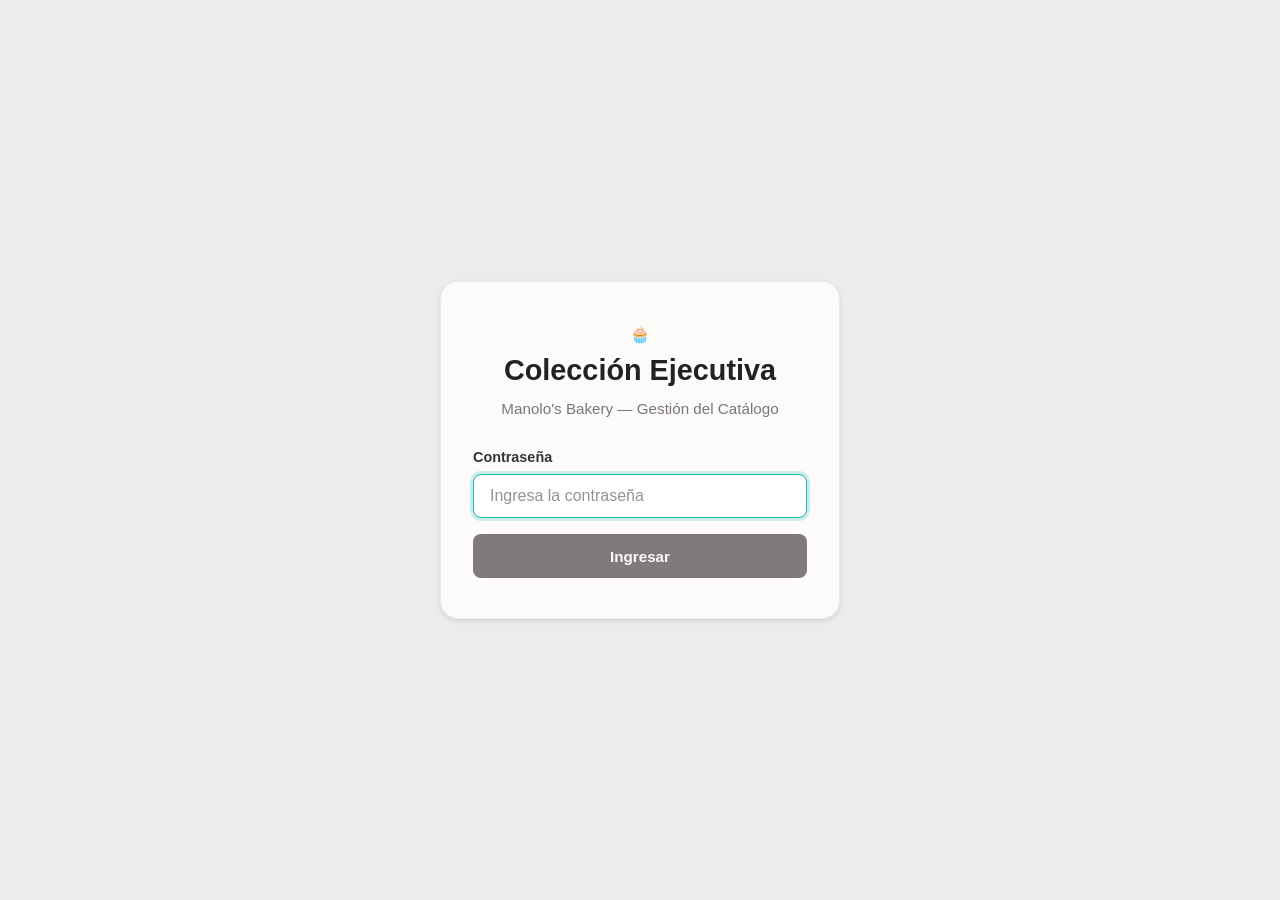
==== commit bd008d7a: "Update admin.html" ====
--- a/admin.html
+++ b/admin.html
@@ -3,7 +3,7 @@
 <head>
     <meta charset="UTF-8">
     <meta name="viewport" content="width=device-width, initial-scale=1.0">
-    <title>Admin Panel - Manolo's Bakery</title>
+    <title>Manolo's Bakery — Colección Ejecutiva</title>
     <link rel="stylesheet" href="style.css">
     <link rel="stylesheet" href="admin.css">
 </head>
@@ -12,47 +12,65 @@
     <!-- ========== LOGIN SCREEN ========== -->
     <div id="loginScreen" class="admin-login">
         <div class="login-card">
-            <h1>🧁 Panel Admin</h1>
-            <p>Manolo's Bakery</p>
+            <span class="login-logo">🧁</span>
+            <h1>Colección Ejecutiva</h1>
+            <p class="login-subtitle">Manolo's Bakery — Gestión del Catálogo</p>
             <div class="form-group">
-                <label for="adminPassword">Contraseña:</label>
+                <label for="adminPassword">Contraseña</label>
                 <input type="password" id="adminPassword" placeholder="Ingresa la contraseña" autofocus>
             </div>
-            <button id="loginBtn" class="btn-primary">Ingresar</button>
+            <button id="loginBtn" class="btn-primary" style="width:100%;">Ingresar</button>
             <div id="loginError" class="login-error" style="display:none;">Contraseña incorrecta</div>
         </div>
     </div>
 
     <!-- ========== DASHBOARD ========== -->
     <div id="dashboard" class="admin-dashboard" style="display:none;">
+
         <header class="admin-header">
             <div class="admin-header-left">
-                <h1>🧁 Admin Panel</h1>
-                <span class="admin-subtitle">Gestión de Pasteles</span>
+                <h1>🧁 Colección Ejecutiva</h1>
+                <span class="admin-subtitle">Manolo's Bakery — Gestión de Pasteles</span>
             </div>
-            <button id="logoutBtn" class="btn-secondary">Cerrar Sesión</button>
+            <div style="display:flex;align-items:center;gap:0.75rem;">
+                <span class="sync-badge">En línea</span>
+                <button id="logoutBtn" class="btn-secondary">Cerrar Sesión</button>
+            </div>
         </header>
 
         <div class="admin-layout">
+
             <!-- SIDEBAR -->
             <nav class="admin-sidebar">
                 <button class="sidebar-btn active" data-section="sec-showcase-cakes">
-                    <span class="sidebar-icon">🎂</span> Pasteles Vitrina
+                    <span class="sidebar-icon">🎂</span>
+                    <span>Pasteles Vitrina</span>
+                    <span class="sidebar-count" id="count-showcase-cakes">0</span>
                 </button>
                 <button class="sidebar-btn" data-section="sec-showcase-sizes">
-                    <span class="sidebar-icon">📐</span> Tamaños Vitrina
+                    <span class="sidebar-icon">🍥</span>
+                    <span>Tamaños Vitrina</span>
+                    <span class="sidebar-count" id="count-showcase-sizes">0</span>
                 </button>
                 <button class="sidebar-btn" data-section="sec-custom-types">
-                    <span class="sidebar-icon">🍰</span> Sabores Personalizado
+                    <span class="sidebar-icon">🍰</span>
+                    <span>Sabores</span>
+                    <span class="sidebar-count" id="count-custom-types">0</span>
                 </button>
                 <button class="sidebar-btn" data-section="sec-custom-sizes">
-                    <span class="sidebar-icon">📏</span> Tamaños Personalizado
+                    <span class="sidebar-icon">🥧</span>
+                    <span>Tamaños Personalizado</span>
+                    <span class="sidebar-count" id="count-custom-sizes">0</span>
                 </button>
                 <button class="sidebar-btn" data-section="sec-fillings">
-                    <span class="sidebar-icon">🍫</span> Rellenos
+                    <span class="sidebar-icon">🍫</span>
+                    <span>Rellenos</span>
+                    <span class="sidebar-count" id="count-fillings">0</span>
                 </button>
                 <button class="sidebar-btn" data-section="sec-layers">
-                    <span class="sidebar-icon">📚</span> Capas
+                    <span class="sidebar-icon">🥞</span>
+                    <span>Capas</span>
+                    <span class="sidebar-count" id="count-layers">0</span>
                 </button>
             </nav>
 
@@ -61,17 +79,37 @@
 
                 <!-- ===== PASTELES VITRINA ===== -->
                 <section id="sec-showcase-cakes" class="admin-section active">
-                    <h2>Pasteles de Vitrina</h2>
-                    <p class="section-desc">Gestiona los pasteles disponibles en la pestaña "Pastel de Vitrina".</p>
-
-                    <div class="add-form">
-                        <div class="form-row">
-                            <div class="form-group">
-                                <label for="sc-name">Nombre del pastel:</label>
+                    <div class="section-header">
+                        <h2><span class="section-icon">🎂</span> Pasteles de Vitrina</h2>
+                        <p class="section-desc">Gestiona los pasteles disponibles en la pestaña "Pastel de Vitrina".</p>
+                    </div>
+
+                    <div class="stats-row">
+                        <div class="stat-card">
+                            <div class="stat-icon gold">🎂</div>
+                            <div class="stat-info">
+                                <div class="stat-number" id="stat-sc-cakes">0</div>
+                                <div class="stat-label">Pasteles</div>
+                            </div>
+                        </div>
+                        <div class="stat-card">
+                            <div class="stat-icon teal">📌</div>
+                            <div class="stat-info">
+                                <div class="stat-number" id="stat-sc-fixed">0</div>
+                                <div class="stat-label">Tamaño Fijo</div>
+                            </div>
+                        </div>
+                    </div>
+
+                    <div class="add-form">
+                        <div class="add-form-title">➕ Agregar Pastel</div>
+                        <div class="form-row">
+                            <div class="form-group">
+                                <label for="sc-name">Nombre del pastel</label>
                                 <input type="text" id="sc-name" placeholder="Ej: Pastel de Nutella">
                             </div>
                             <div class="form-group">
-                                <label for="sc-fixed-size">Tamaño fijo (opcional):</label>
+                                <label for="sc-fixed-size">Tamaño fijo</label>
                                 <select id="sc-fixed-size">
                                     <option value="">Sin tamaño fijo (usuario elige)</option>
                                     <option value="6">Solo 6"</option>
@@ -88,32 +126,48 @@
                         <table class="admin-table">
                             <thead>
                                 <tr>
+                                    <th>#</th>
                                     <th>Nombre</th>
                                     <th>Value</th>
                                     <th>Tamaño Fijo</th>
-                                    <th>Acciones</th>
+                                    <th style="text-align:right">Acciones</th>
                                 </tr>
                             </thead>
                             <tbody id="showcaseCakesTable"></tbody>
                         </table>
-                        <div id="showcaseCakesEmpty" class="empty-msg">No hay pasteles registrados.</div>
+                        <div id="showcaseCakesEmpty" class="empty-msg">
+                            <span class="empty-icon">🎂</span>No hay pasteles registrados.
+                        </div>
                     </div>
                 </section>
 
                 <!-- ===== TAMAÑOS VITRINA ===== -->
                 <section id="sec-showcase-sizes" class="admin-section">
-                    <h2>Tamaños de Vitrina</h2>
-                    <p class="section-desc">Gestiona las opciones de tamaño del dropdown de vitrina.</p>
-
-                    <div class="add-form">
-                        <div class="form-row">
-                            <div class="form-group">
-                                <label for="ss-value">Value:</label>
+                    <div class="section-header">
+                        <h2><span class="section-icon">🍥</span> Tamaños de Vitrina</h2>
+                        <p class="section-desc">Gestiona las opciones de tamaño del dropdown de vitrina.</p>
+                    </div>
+
+                    <div class="stats-row">
+                        <div class="stat-card">
+                            <div class="stat-icon teal">🍥</div>
+                            <div class="stat-info">
+                                <div class="stat-number" id="stat-sc-sizes">0</div>
+                                <div class="stat-label">Tamaños</div>
+                            </div>
+                        </div>
+                    </div>
+
+                    <div class="add-form">
+                        <div class="add-form-title">➕ Agregar Tamaño</div>
+                        <div class="form-row">
+                            <div class="form-group">
+                                <label for="ss-value">Value</label>
                                 <input type="text" id="ss-value" placeholder="Ej: 6">
                             </div>
                             <div class="form-group">
-                                <label for="ss-label">Etiqueta:</label>
-                                <input type="text" id="ss-label" placeholder="Ej: 6&quot;">
+                                <label for="ss-label">Etiqueta</label>
+                                <input type="text" id="ss-label" placeholder='Ej: 6"'>
                             </div>
                             <button id="addShowcaseSize" class="btn-primary btn-add">+ Agregar</button>
                         </div>
@@ -123,26 +177,42 @@
                         <table class="admin-table">
                             <thead>
                                 <tr>
+                                    <th>#</th>
                                     <th>Etiqueta</th>
                                     <th>Value</th>
-                                    <th>Acciones</th>
+                                    <th style="text-align:right">Acciones</th>
                                 </tr>
                             </thead>
                             <tbody id="showcaseSizesTable"></tbody>
                         </table>
-                        <div id="showcaseSizesEmpty" class="empty-msg">No hay tamaños registrados.</div>
+                        <div id="showcaseSizesEmpty" class="empty-msg">
+                            <span class="empty-icon">🍥</span>No hay tamaños registrados.
+                        </div>
                     </div>
                 </section>
 
                 <!-- ===== SABORES PERSONALIZADO ===== -->
                 <section id="sec-custom-types" class="admin-section">
-                    <h2>Sabores (Tipos de Pastel Personalizado)</h2>
-                    <p class="section-desc">Gestiona los tipos de pastel en la pestaña "Pastel Personalizado".</p>
-
-                    <div class="add-form">
-                        <div class="form-row">
-                            <div class="form-group">
-                                <label for="ct-name">Nombre:</label>
+                    <div class="section-header">
+                        <h2><span class="section-icon">🍰</span> Sabores (Personalizado)</h2>
+                        <p class="section-desc">Gestiona los tipos de pastel en la pestaña "Pastel Personalizado".</p>
+                    </div>
+
+                    <div class="stats-row">
+                        <div class="stat-card">
+                            <div class="stat-icon gold">🍰</div>
+                            <div class="stat-info">
+                                <div class="stat-number" id="stat-ct-types">0</div>
+                                <div class="stat-label">Sabores</div>
+                            </div>
+                        </div>
+                    </div>
+
+                    <div class="add-form">
+                        <div class="add-form-title">➕ Agregar Sabor</div>
+                        <div class="form-row">
+                            <div class="form-group">
+                                <label for="ct-name">Nombre</label>
                                 <input type="text" id="ct-name" placeholder="Ej: Tres Leches / Vainilla">
                             </div>
                             <button id="addCustomType" class="btn-primary btn-add">+ Agregar</button>
@@ -153,27 +223,43 @@
                         <table class="admin-table">
                             <thead>
                                 <tr>
+                                    <th>#</th>
                                     <th>Nombre</th>
                                     <th>Value</th>
-                                    <th>Acciones</th>
+                                    <th style="text-align:right">Acciones</th>
                                 </tr>
                             </thead>
                             <tbody id="customTypesTable"></tbody>
                         </table>
-                        <div id="customTypesEmpty" class="empty-msg">No hay sabores registrados.</div>
+                        <div id="customTypesEmpty" class="empty-msg">
+                            <span class="empty-icon">🍰</span>No hay sabores registrados.
+                        </div>
                     </div>
                 </section>
 
                 <!-- ===== TAMAÑOS PERSONALIZADO ===== -->
                 <section id="sec-custom-sizes" class="admin-section">
-                    <h2>Forma y Tamaño (Personalizado)</h2>
-                    <p class="section-desc">Gestiona las opciones de forma y tamaño del pastel personalizado.</p>
-
-                    <div class="add-form">
-                        <div class="form-row">
-                            <div class="form-group">
-                                <label for="cs-label">Etiqueta:</label>
-                                <input type="text" id="cs-label" placeholder="Ej: Circular 8&quot;">
+                    <div class="section-header">
+                        <h2><span class="section-icon">🥧</span> Forma y Tamaño (Personalizado)</h2>
+                        <p class="section-desc">Gestiona las opciones de forma y tamaño del pastel personalizado.</p>
+                    </div>
+
+                    <div class="stats-row">
+                        <div class="stat-card">
+                            <div class="stat-icon teal">🥧</div>
+                            <div class="stat-info">
+                                <div class="stat-number" id="stat-cs-sizes">0</div>
+                                <div class="stat-label">Tamaños</div>
+                            </div>
+                        </div>
+                    </div>
+
+                    <div class="add-form">
+                        <div class="add-form-title">➕ Agregar Tamaño</div>
+                        <div class="form-row">
+                            <div class="form-group">
+                                <label for="cs-label">Etiqueta</label>
+                                <input type="text" id="cs-label" placeholder='Ej: Circular 8"'>
                             </div>
                             <button id="addCustomSize" class="btn-primary btn-add">+ Agregar</button>
                         </div>
@@ -183,26 +269,42 @@
                         <table class="admin-table">
                             <thead>
                                 <tr>
+                                    <th>#</th>
                                     <th>Etiqueta</th>
                                     <th>Value</th>
-                                    <th>Acciones</th>
+                                    <th style="text-align:right">Acciones</th>
                                 </tr>
                             </thead>
                             <tbody id="customSizesTable"></tbody>
                         </table>
-                        <div id="customSizesEmpty" class="empty-msg">No hay tamaños registrados.</div>
+                        <div id="customSizesEmpty" class="empty-msg">
+                            <span class="empty-icon">🥧</span>No hay tamaños registrados.
+                        </div>
                     </div>
                 </section>
 
                 <!-- ===== RELLENOS ===== -->
                 <section id="sec-fillings" class="admin-section">
-                    <h2>Rellenos</h2>
-                    <p class="section-desc">Gestiona los rellenos disponibles para pasteles personalizados.</p>
-
-                    <div class="add-form">
-                        <div class="form-row">
-                            <div class="form-group">
-                                <label for="fl-name">Nombre:</label>
+                    <div class="section-header">
+                        <h2><span class="section-icon">🍫</span> Rellenos</h2>
+                        <p class="section-desc">Gestiona los rellenos disponibles para pasteles personalizados.</p>
+                    </div>
+
+                    <div class="stats-row">
+                        <div class="stat-card">
+                            <div class="stat-icon coral">🍫</div>
+                            <div class="stat-info">
+                                <div class="stat-number" id="stat-fl-fillings">0</div>
+                                <div class="stat-label">Rellenos</div>
+                            </div>
+                        </div>
+                    </div>
+
+                    <div class="add-form">
+                        <div class="add-form-title">➕ Agregar Relleno</div>
+                        <div class="form-row">
+                            <div class="form-group">
+                                <label for="fl-name">Nombre</label>
                                 <input type="text" id="fl-name" placeholder="Ej: Nutella">
                             </div>
                             <button id="addFilling" class="btn-primary btn-add">+ Agregar</button>
@@ -213,30 +315,46 @@
                         <table class="admin-table">
                             <thead>
                                 <tr>
+                                    <th>#</th>
                                     <th>Nombre</th>
                                     <th>Value</th>
-                                    <th>Acciones</th>
+                                    <th style="text-align:right">Acciones</th>
                                 </tr>
                             </thead>
                             <tbody id="fillingsTable"></tbody>
                         </table>
-                        <div id="fillingsEmpty" class="empty-msg">No hay rellenos registrados.</div>
+                        <div id="fillingsEmpty" class="empty-msg">
+                            <span class="empty-icon">🍫</span>No hay rellenos registrados.
+                        </div>
                     </div>
                 </section>
 
                 <!-- ===== CAPAS ===== -->
                 <section id="sec-layers" class="admin-section">
-                    <h2>Capas del Pastel</h2>
-                    <p class="section-desc">Gestiona las opciones de capas para pasteles personalizados.</p>
-
-                    <div class="add-form">
-                        <div class="form-row">
-                            <div class="form-group">
-                                <label for="ly-value">Value (número):</label>
+                    <div class="section-header">
+                        <h2><span class="section-icon">🥞</span> Capas del Pastel</h2>
+                        <p class="section-desc">Gestiona las opciones de capas para pasteles personalizados.</p>
+                    </div>
+
+                    <div class="stats-row">
+                        <div class="stat-card">
+                            <div class="stat-icon grey">🥞</div>
+                            <div class="stat-info">
+                                <div class="stat-number" id="stat-ly-layers">0</div>
+                                <div class="stat-label">Capas</div>
+                            </div>
+                        </div>
+                    </div>
+
+                    <div class="add-form">
+                        <div class="add-form-title">➕ Agregar Capa</div>
+                        <div class="form-row">
+                            <div class="form-group">
+                                <label for="ly-value">Value (número)</label>
                                 <input type="text" id="ly-value" placeholder="Ej: 4">
                             </div>
                             <div class="form-group">
-                                <label for="ly-label">Etiqueta:</label>
+                                <label for="ly-label">Etiqueta</label>
                                 <input type="text" id="ly-label" placeholder="Ej: 4">
                             </div>
                             <button id="addLayer" class="btn-primary btn-add">+ Agregar</button>
@@ -247,14 +365,17 @@
                         <table class="admin-table">
                             <thead>
                                 <tr>
+                                    <th>#</th>
                                     <th>Etiqueta</th>
                                     <th>Value</th>
-                                    <th>Acciones</th>
+                                    <th style="text-align:right">Acciones</th>
                                 </tr>
                             </thead>
                             <tbody id="layersTable"></tbody>
                         </table>
-                        <div id="layersEmpty" class="empty-msg">No hay capas registradas.</div>
+                        <div id="layersEmpty" class="empty-msg">
+                            <span class="empty-icon">🥞</span>No hay capas registradas.
+                        </div>
                     </div>
                 </section>
 
@@ -262,6 +383,22 @@
         </div>
     </div>
 
+    <!-- ========== TOAST CONTAINER ========== -->
+    <div id="toastContainer" class="toast-container"></div>
+
+    <!-- ========== CONFIRM MODAL ========== -->
+    <div id="confirmModal" class="modal-overlay" style="display:none;">
+        <div class="modal-card">
+            <div class="modal-icon">⚠️</div>
+            <h3 id="confirmTitle">¿Eliminar elemento?</h3>
+            <p id="confirmMessage">Esta acción no se puede deshacer.</p>
+            <div class="modal-actions">
+                <button id="confirmCancel" class="btn-cancel">Cancelar</button>
+                <button id="confirmOk" class="btn-confirm-delete">Eliminar</button>
+            </div>
+        </div>
+    </div>
+
     <script src="admin.js"></script>
 </body>
 </html>
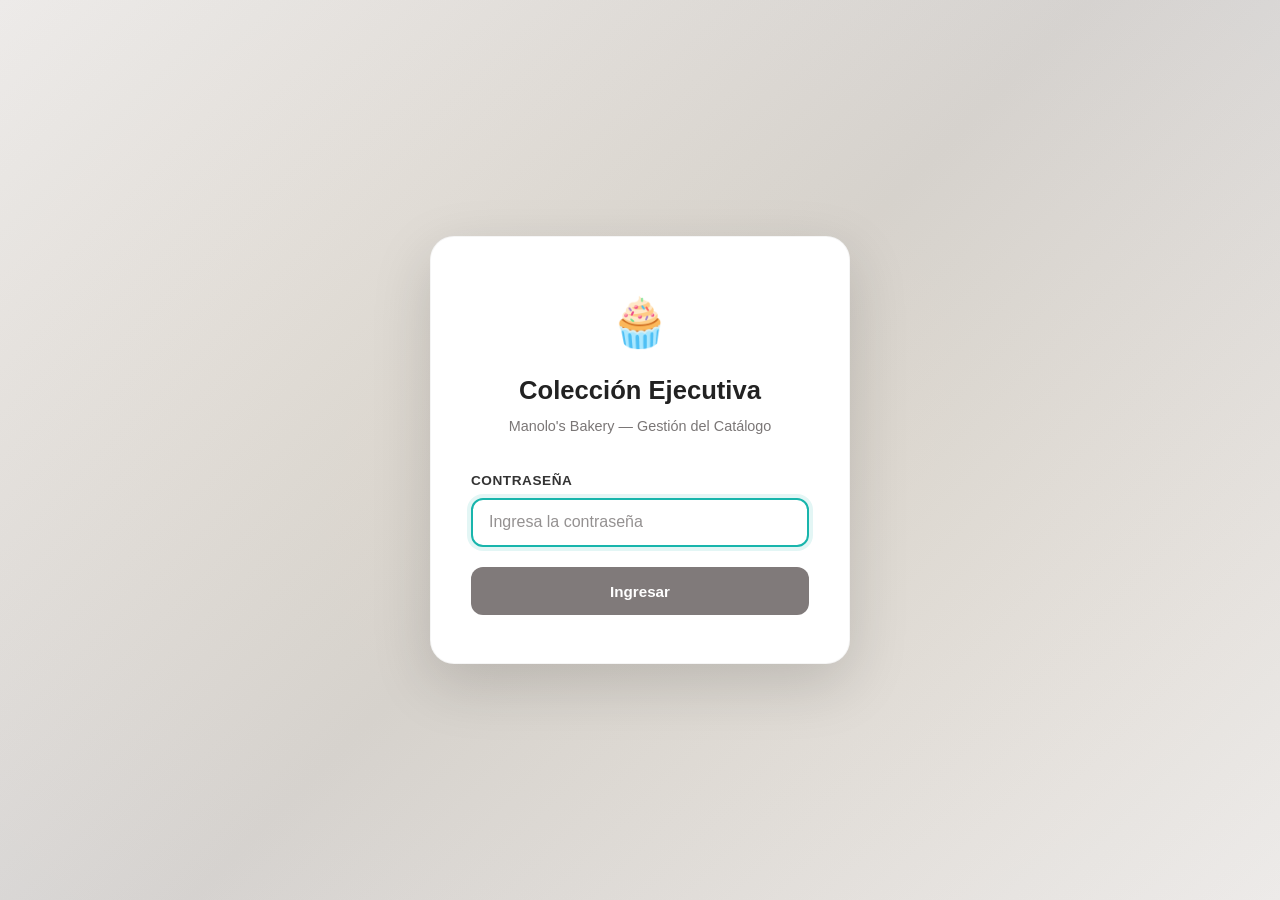
==== commit 5c62126a: "Update admin.html" ====
--- a/admin.html
+++ b/admin.html
@@ -4,8 +4,8 @@
     <meta charset="UTF-8">
     <meta name="viewport" content="width=device-width, initial-scale=1.0">
     <title>Manolo's Bakery — Colección Ejecutiva</title>
-    <link rel="stylesheet" href="style.css">
-    <link rel="stylesheet" href="admin.css">
+    <link rel="stylesheet" href="style.css?v=5">
+    <link rel="stylesheet" href="admin.css?v=5">
 </head>
 <body>
 
@@ -399,6 +399,6 @@
         </div>
     </div>
 
-    <script src="admin.js"></script>
+    <script src="admin.js?v=5"></script>
 </body>
 </html>
--- a/admin.css
+++ b/admin.css
@@ -1,7 +1,3 @@
-/* =========================================================
-   ADMIN PANEL STYLES — Theme matching index (Manolo's Bakery)
-   ========================================================= */
-
 :root {
     --contrast: #222222;
     --contrast-2: #333333;
@@ -12,322 +8,621 @@
     --accent: #807a7a;
     --accent-hover: #6c6666;
     --gold: #fbb712;
+    --gold-light: #fde68a;
     --teal: #18b5ac;
     --teal-hover: #15a097;
+    --teal-light: #ccfbf1;
+    --danger: #f05c51;
+    --danger-hover: #920a08;
     --radius-sm: 8px;
     --radius-md: 12px;
     --radius-lg: 18px;
-    --transition: 0.18s ease;
-    --box-shadow: 0 2px 5px rgba(0,0,0,0.1);
-    --font-family-main: 'Segoe UI', Tahoma, Geneva, Verdana, sans-serif;
-}
-
-/* --- Login --- */
+    --radius-xl: 24px;
+    --transition: 0.2s cubic-bezier(0.4, 0, 0.2, 1);
+    --shadow-sm: 0 1px 3px rgba(0,0,0,0.08);
+    --shadow-md: 0 4px 12px rgba(0,0,0,0.1);
+    --shadow-lg: 0 8px 30px rgba(0,0,0,0.12);
+    --shadow-xl: 0 20px 60px rgba(0,0,0,0.15);
+    --font: 'Segoe UI', Tahoma, Geneva, Verdana, sans-serif;
+}
+
+*, *::before, *::after { box-sizing: border-box; }
+
+html { scroll-behavior: smooth; }
+
+body {
+    margin: 0;
+    font-family: var(--font);
+    background: var(--base);
+    color: var(--contrast);
+    -webkit-font-smoothing: antialiased;
+}
+
+/* --- Custom Scrollbar --- */
+::-webkit-scrollbar { width: 6px; height: 6px; }
+::-webkit-scrollbar-track { background: transparent; }
+::-webkit-scrollbar-thumb { background: var(--accent); border-radius: 3px; }
+::-webkit-scrollbar-thumb:hover { background: var(--contrast-3); }
+
+/* =========================================================
+   LOGIN
+========================================================= */
 .admin-login {
     min-height: 100vh;
     display: flex;
     align-items: center;
     justify-content: center;
-    background-color: var(--base);
+    background: linear-gradient(135deg, var(--base) 0%, #d5d3d3 50%, var(--base) 100%);
     padding: 1rem;
+    position: relative;
+    overflow: hidden;
+}
+
+.admin-login::before {
+    content: '';
+    position: absolute;
+    top: -50%;
+    left: -50%;
+    width: 200%;
+    height: 200%;
+    background: radial-gradient(ellipse at center, rgba(251,183,18,0.06) 0%, transparent 60%);
+    animation: loginPulse 8s ease-in-out infinite;
+}
+
+@keyframes loginPulse {
+    0%, 100% { transform: scale(1); opacity: 0.5; }
+    50% { transform: scale(1.1); opacity: 1; }
 }
 
 .login-card {
-    background: var(--base-2);
-    padding: 2.5rem 2rem;
-    border-radius: var(--radius-lg);
-    box-shadow: var(--box-shadow);
-    border: 1px solid var(--base);
-    width: min(400px, 100%);
+    background: var(--base-3);
+    padding: 3rem 2.5rem;
+    border-radius: var(--radius-xl);
+    box-shadow: var(--shadow-xl);
+    width: min(420px, 100%);
     text-align: center;
+    position: relative;
+    z-index: 1;
+    border: 1px solid rgba(0,0,0,0.04);
+    animation: cardSlideUp 0.5s ease-out;
+}
+
+@keyframes cardSlideUp {
+    from { opacity: 0; transform: translateY(30px); }
+    to { opacity: 1; transform: translateY(0); }
+}
+
+.login-card .login-logo {
+    font-size: 3rem;
+    margin-bottom: 0.5rem;
+    display: block;
+    animation: logoFloat 3s ease-in-out infinite;
+}
+
+@keyframes logoFloat {
+    0%, 100% { transform: translateY(0); }
+    50% { transform: translateY(-6px); }
 }
 
 .login-card h1 {
     margin: 0 0 0.25rem;
-    font-size: 1.8rem;
+    font-size: 1.6rem;
     color: var(--contrast);
-}
-
-.login-card p {
-    margin: 0 0 1.5rem;
+    font-weight: 700;
+}
+
+.login-card .login-subtitle {
+    margin: 0 0 2rem;
     color: var(--contrast-3);
-    font-size: 0.95rem;
+    font-size: 0.9rem;
 }
 
 .login-card .form-group {
     text-align: left;
-    margin-bottom: 1rem;
+    margin-bottom: 1.25rem;
 }
 
 .login-card .form-group label {
+    display: block;
+    margin-bottom: 0.4rem;
+    font-weight: 600;
+    color: var(--contrast-2);
+    font-size: 0.85rem;
+    text-transform: uppercase;
+    letter-spacing: 0.04em;
+}
+
+.login-card .form-group input {
+    width: 100%;
+    padding: 0.85rem 1rem;
+    border: 2px solid var(--base);
+    border-radius: var(--radius-md);
+    font-size: 1rem;
+    font-family: var(--font);
+    background: var(--base-2);
+    color: var(--contrast);
+    transition: all var(--transition);
+    outline: none;
+}
+
+.login-card .form-group input:focus {
+    border-color: var(--teal);
+    background: var(--base-3);
+    box-shadow: 0 0 0 4px rgba(24, 181, 172, 0.12);
+}
+
+.login-error {
+    margin-top: 1rem;
+    padding: 0.75rem 1rem;
+    background: #fef2f2;
+    color: var(--danger);
+    border-radius: var(--radius-md);
+    font-size: 0.9rem;
+    font-weight: 500;
+    border: 1px solid #fecaca;
+    animation: shake 0.4s ease-in-out;
+}
+
+@keyframes shake {
+    0%, 100% { transform: translateX(0); }
+    20% { transform: translateX(-8px); }
+    40% { transform: translateX(8px); }
+    60% { transform: translateX(-4px); }
+    80% { transform: translateX(4px); }
+}
+
+/* =========================================================
+   BUTTONS
+========================================================= */
+.btn-primary {
+    background: var(--accent);
+    color: var(--base-3);
+    border: none;
+    padding: 0.75rem 1.5rem;
+    border-radius: var(--radius-md);
+    font-weight: 600;
+    cursor: pointer;
+    font-size: 0.95rem;
+    font-family: var(--font);
+    transition: all var(--transition);
+    min-height: 48px;
+    display: inline-flex;
+    align-items: center;
+    justify-content: center;
+    gap: 0.4rem;
+    position: relative;
+    overflow: hidden;
+}
+
+.btn-primary::after {
+    content: '';
+    position: absolute;
+    inset: 0;
+    background: linear-gradient(135deg, rgba(255,255,255,0.15) 0%, transparent 50%);
+    opacity: 0;
+    transition: opacity var(--transition);
+}
+
+.btn-primary:hover {
+    background: var(--accent-hover);
+    transform: translateY(-2px);
+    box-shadow: var(--shadow-md);
+}
+
+.btn-primary:hover::after { opacity: 1; }
+.btn-primary:active { transform: translateY(0); box-shadow: none; }
+
+.btn-add {
+    background: var(--teal);
+    color: var(--base-3);
+    padding: 0.75rem 1.5rem;
+    font-weight: 700;
+    letter-spacing: 0.02em;
+}
+
+.btn-add:hover {
+    background: var(--teal-hover);
+    box-shadow: 0 4px 16px rgba(24, 181, 172, 0.3);
+}
+
+.btn-secondary {
+    background: transparent;
+    color: var(--base-3);
+    border: 1.5px solid rgba(255,255,255,0.25);
+    padding: 0.55rem 1.2rem;
+    border-radius: var(--radius-md);
+    font-weight: 600;
+    cursor: pointer;
+    font-size: 0.85rem;
+    font-family: var(--font);
+    transition: all var(--transition);
+    min-height: 44px;
+}
+
+.btn-secondary:hover {
+    background: rgba(255,255,255,0.1);
+    border-color: rgba(255,255,255,0.4);
+}
+
+.btn-danger {
+    background: transparent;
+    color: var(--danger);
+    border: 1.5px solid var(--danger);
+    padding: 0.4rem 0.9rem;
+    border-radius: var(--radius-sm);
+    cursor: pointer;
+    font-size: 0.82rem;
+    font-weight: 600;
+    font-family: var(--font);
+    transition: all var(--transition);
+    min-height: 36px;
+}
+
+.btn-danger:hover {
+    background: var(--danger);
+    color: #fff;
+    box-shadow: 0 2px 8px rgba(240, 92, 81, 0.3);
+}
+
+/* =========================================================
+   HEADER
+========================================================= */
+.admin-header {
+    display: flex;
+    align-items: center;
+    justify-content: space-between;
+    padding: 0.85rem 1.5rem;
+    background: var(--contrast);
+    color: var(--base-3);
+    box-shadow: var(--shadow-md);
+    position: sticky;
+    top: 0;
+    z-index: 100;
+}
+
+.admin-header-left {
+    display: flex;
+    align-items: center;
+    gap: 0.75rem;
+}
+
+.admin-header h1 {
+    margin: 0;
+    font-size: 1.3rem;
+    color: var(--gold);
+    font-weight: 700;
+    white-space: nowrap;
+}
+
+.admin-subtitle {
+    font-size: 0.8rem;
+    color: var(--base-3);
+    opacity: 0.6;
+    border-left: 1px solid rgba(255,255,255,0.15);
+    padding-left: 0.75rem;
+}
+
+.sync-badge {
+    display: inline-flex;
+    align-items: center;
+    gap: 0.35rem;
+    padding: 0.3rem 0.7rem;
+    border-radius: 20px;
+    font-size: 0.7rem;
+    font-weight: 600;
+    text-transform: uppercase;
+    letter-spacing: 0.05em;
+    background: rgba(24, 181, 172, 0.15);
+    color: var(--teal);
+    border: 1px solid rgba(24, 181, 172, 0.25);
+}
+
+.sync-badge::before {
+    content: '';
+    width: 6px;
+    height: 6px;
+    border-radius: 50%;
+    background: var(--teal);
+    animation: syncPulse 2s ease-in-out infinite;
+}
+
+@keyframes syncPulse {
+    0%, 100% { opacity: 1; }
+    50% { opacity: 0.3; }
+}
+
+/* =========================================================
+   LAYOUT
+========================================================= */
+.admin-layout {
+    display: flex;
+    min-height: calc(100vh - 52px);
+    background: var(--base);
+}
+
+/* =========================================================
+   SIDEBAR
+========================================================= */
+.admin-sidebar {
+    width: 250px;
+    min-width: 250px;
+    background: var(--base-3);
+    border-right: 1px solid var(--base);
+    padding: 0.75rem 0;
+    display: flex;
+    flex-direction: column;
+    gap: 2px;
+    position: sticky;
+    top: 52px;
+    height: calc(100vh - 52px);
+    overflow-y: auto;
+}
+
+.sidebar-btn {
+    display: flex;
+    align-items: center;
+    gap: 0.7rem;
+    padding: 0.7rem 1.25rem;
+    border: none;
+    background: transparent;
+    color: var(--contrast-3);
+    font-size: 0.9rem;
+    font-weight: 500;
+    cursor: pointer;
+    text-align: left;
+    transition: all var(--transition);
+    border-left: 3px solid transparent;
+    font-family: var(--font);
+    position: relative;
+}
+
+.sidebar-btn:hover {
+    background: var(--base);
+    color: var(--contrast);
+}
+
+.sidebar-btn.active {
+    background: var(--teal-light);
+    color: var(--teal);
+    border-left-color: var(--teal);
+    font-weight: 700;
+}
+
+.sidebar-btn .sidebar-icon {
+    font-size: 1.15rem;
+    width: 24px;
+    text-align: center;
+    flex-shrink: 0;
+}
+
+.sidebar-btn .sidebar-count {
+    margin-left: auto;
+    background: var(--base);
+    color: var(--contrast-3);
+    padding: 0.15rem 0.5rem;
+    border-radius: 12px;
+    font-size: 0.72rem;
+    font-weight: 700;
+    min-width: 22px;
+    text-align: center;
+    transition: all var(--transition);
+}
+
+.sidebar-btn.active .sidebar-count {
+    background: var(--teal);
+    color: #fff;
+}
+
+/* =========================================================
+   MAIN CONTENT
+========================================================= */
+.admin-main {
+    flex: 1;
+    padding: 1.75rem 2rem;
+    overflow-y: auto;
+    min-width: 0;
+}
+
+.admin-section {
+    display: none;
+    animation: fadeIn 0.25s ease-out;
+}
+
+.admin-section.active { display: block; }
+
+@keyframes fadeIn {
+    from { opacity: 0; transform: translateY(8px); }
+    to { opacity: 1; transform: translateY(0); }
+}
+
+.section-header {
+    margin-bottom: 1.5rem;
+}
+
+.section-header h2 {
+    margin: 0 0 0.3rem;
+    font-size: 1.4rem;
+    color: var(--contrast);
+    font-weight: 700;
+    display: flex;
+    align-items: center;
+    gap: 0.5rem;
+}
+
+.section-header h2 .section-icon {
+    font-size: 1.3rem;
+}
+
+.section-desc {
+    color: var(--contrast-3);
+    font-size: 0.88rem;
+    margin: 0;
+    line-height: 1.5;
+}
+
+/* =========================================================
+   STATS CARDS
+========================================================= */
+.stats-row {
+    display: grid;
+    grid-template-columns: repeat(auto-fit, minmax(140px, 1fr));
+    gap: 0.75rem;
+    margin-bottom: 1.5rem;
+}
+
+.stat-card {
+    background: var(--base-3);
+    border: 1px solid var(--base);
+    border-radius: var(--radius-md);
+    padding: 1rem 1.15rem;
+    display: flex;
+    align-items: center;
+    gap: 0.75rem;
+    transition: all var(--transition);
+}
+
+.stat-card:hover {
+    box-shadow: var(--shadow-sm);
+    transform: translateY(-1px);
+}
+
+.stat-card .stat-icon {
+    font-size: 1.8rem;
+    width: 48px;
+    height: 48px;
+    display: flex;
+    align-items: center;
+    justify-content: center;
+    border-radius: var(--radius-md);
+    flex-shrink: 0;
+}
+
+.stat-card .stat-icon.gold { background: rgba(251, 183, 18, 0.12); }
+.stat-card .stat-icon.teal { background: rgba(24, 181, 172, 0.12); }
+.stat-card .stat-icon.coral { background: rgba(240, 92, 81, 0.12); }
+.stat-card .stat-icon.grey { background: rgba(122, 118, 118, 0.12); }
+
+.stat-card .stat-info { min-width: 0; }
+
+.stat-card .stat-number {
+    font-size: 1.5rem;
+    font-weight: 800;
+    color: var(--contrast);
+    line-height: 1.1;
+}
+
+.stat-card .stat-label {
+    font-size: 0.75rem;
+    color: var(--contrast-3);
+    text-transform: uppercase;
+    letter-spacing: 0.04em;
+    font-weight: 600;
+}
+
+/* =========================================================
+   ADD FORM (Card style)
+========================================================= */
+.add-form {
+    background: var(--base-3);
+    border: 1px solid var(--base);
+    border-radius: var(--radius-lg);
+    padding: 1.5rem;
+    margin-bottom: 1.5rem;
+    box-shadow: var(--shadow-sm);
+    position: relative;
+    overflow: hidden;
+}
+
+.add-form::before {
+    content: '';
+    position: absolute;
+    top: 0;
+    left: 0;
+    right: 0;
+    height: 3px;
+    background: linear-gradient(90deg, var(--teal), var(--gold));
+    border-radius: var(--radius-lg) var(--radius-lg) 0 0;
+}
+
+.add-form-title {
+    font-size: 0.8rem;
+    font-weight: 700;
+    color: var(--contrast-3);
+    text-transform: uppercase;
+    letter-spacing: 0.06em;
+    margin: 0 0 1rem;
+    display: flex;
+    align-items: center;
+    gap: 0.4rem;
+}
+
+.form-row {
+    display: flex;
+    gap: 0.85rem;
+    align-items: flex-end;
+    flex-wrap: wrap;
+}
+
+.form-row .form-group {
+    flex: 1;
+    min-width: 160px;
+}
+
+.form-row .form-group label {
     display: block;
     margin-bottom: 0.35rem;
     font-weight: 600;
     color: var(--contrast-2);
-    font-size: 0.9rem;
-}
-
-.login-card .form-group input {
-    width: 100%;
-    padding: 0.75rem 1rem;
-    border: 1.5px solid var(--accent);
-    border-radius: var(--radius-sm);
-    font-size: 1rem;
-    box-sizing: border-box;
-    background: var(--base-3);
-    color: var(--contrast);
-    transition: border-color var(--transition);
-}
-
-.login-card .form-group input:focus {
-    border-color: var(--teal);
-    outline: none;
-    box-shadow: 0 0 0 3px rgba(24, 181, 172, 0.2);
-}
-
-.login-error {
-    margin-top: 1rem;
-    padding: 0.6rem;
-    background: var(--base);
-    color: #920a08;
-    border-radius: var(--radius-sm);
-    font-size: 0.9rem;
-    font-weight: 500;
-}
-
-/* --- Buttons --- */
-.btn-primary {
-    background: var(--accent);
-    color: var(--base-2);
-    border: none;
-    padding: 0.65rem 1.2rem;
-    border-radius: var(--radius-sm);
-    font-weight: 600;
-    cursor: pointer;
-    font-size: 0.95rem;
-    transition: background var(--transition), transform 0.15s;
-    min-height: 44px;
-    font-family: var(--font-family-main);
-}
-
-.btn-primary:hover {
-    background: var(--accent-hover);
-    transform: translateY(-1px);
-}
-
-.btn-primary:active {
-    transform: translateY(0);
-}
-
-.btn-add {
-    background: var(--teal);
-}
-
-.btn-add:hover {
-    background: var(--teal-hover);
-}
-
-.btn-secondary {
-    background: var(--accent);
-    color: var(--base-2);
-    border: none;
-    padding: 0.6rem 1.1rem;
-    border-radius: var(--radius-sm);
-    font-weight: 600;
-    cursor: pointer;
-    font-size: 0.9rem;
-    transition: background var(--transition);
-    min-height: 44px;
-    font-family: var(--font-family-main);
-}
-
-.btn-secondary:hover {
-    background: var(--accent-hover);
-}
-
-.btn-danger {
-    background: #f05c51;
-    color: #fff;
-    border: none;
-    padding: 0.4rem 0.75rem;
-    border-radius: 6px;
-    cursor: pointer;
-    font-size: 0.85rem;
-    font-weight: 500;
-    transition: background var(--transition);
-    font-family: var(--font-family-main);
-}
-
-.btn-danger:hover {
-    background: #920a08;
-}
-
-/* --- Admin Header (matches index header: dark bg, gold title) --- */
-.admin-header {
-    display: flex;
-    align-items: center;
-    justify-content: space-between;
-    padding: 1rem 1.5rem;
-    background: var(--contrast);
-    color: var(--base-2);
-    box-shadow: var(--box-shadow);
-}
-
-.admin-header h1 {
-    margin: 0;
-    font-size: 1.4rem;
-    color: var(--gold);
-}
-
-.admin-subtitle {
-    font-size: 0.85rem;
-    color: var(--base-2);
-    opacity: 0.8;
-    margin-left: 0.75rem;
-}
-
-/* --- Layout --- */
-.admin-layout {
-    display: flex;
-    min-height: calc(100vh - 60px);
-    background-color: var(--base);
-}
-
-/* --- Sidebar --- */
-.admin-sidebar {
-    width: 240px;
-    min-width: 240px;
-    background: var(--base-2);
-    border-right: 1px solid var(--base);
-    padding: 1rem 0;
-    display: flex;
-    flex-direction: column;
-    gap: 0.25rem;
-}
-
-.sidebar-btn {
-    display: flex;
-    align-items: center;
-    gap: 0.6rem;
-    padding: 0.75rem 1.25rem;
-    border: none;
-    background: transparent;
-    color: var(--contrast-2);
-    font-size: 0.95rem;
-    font-weight: 500;
-    cursor: pointer;
-    text-align: left;
-    transition: background var(--transition), color var(--transition);
-    border-left: 3px solid transparent;
-    font-family: var(--font-family-main);
-}
-
-.sidebar-btn:hover {
-    background: var(--base);
-    color: var(--contrast);
-}
-
-.sidebar-btn.active {
-    background: var(--base);
-    color: var(--teal);
-    border-left-color: var(--teal);
-    font-weight: 700;
-}
-
-.sidebar-icon {
-    font-size: 1.1rem;
-}
-
-/* --- Main Content --- */
-.admin-main {
-    flex: 1;
-    padding: 1.5rem 2rem;
-    overflow-y: auto;
-}
-
-.admin-section {
-    display: none;
-}
-
-.admin-section.active {
-    display: block;
-}
-
-.admin-section h2 {
-    margin: 0 0 0.25rem;
-    font-size: 1.5rem;
-    color: var(--contrast);
-    border-bottom: 2px solid var(--accent);
-    padding-bottom: 0.5rem;
-}
-
-.section-desc {
-    color: var(--contrast-3);
-    font-size: 0.9rem;
-    margin: 0.5rem 0 1.25rem;
-}
-
-/* --- Add Form --- */
-.add-form {
-    background: var(--base-2);
-    border: 1px solid var(--base);
-    border-radius: var(--radius-md);
-    padding: 1.25rem;
-    margin-bottom: 1.5rem;
-}
-
-.form-row {
-    display: flex;
-    gap: 1rem;
-    align-items: flex-end;
-    flex-wrap: wrap;
-}
-
-.form-row .form-group {
-    flex: 1;
-    min-width: 180px;
-}
-
-.form-row .form-group label {
-    display: block;
-    margin-bottom: 0.3rem;
-    font-weight: 600;
-    color: var(--contrast-2);
-    font-size: 0.85rem;
+    font-size: 0.8rem;
+    text-transform: uppercase;
+    letter-spacing: 0.04em;
 }
 
 .form-row .form-group input,
 .form-row .form-group select {
     width: 100%;
-    padding: 0.65rem 0.85rem;
-    border: 1.5px solid var(--accent);
-    border-radius: var(--radius-sm);
-    font-size: 0.95rem;
+    padding: 0.7rem 0.9rem;
+    border: 2px solid var(--base);
+    border-radius: var(--radius-md);
+    font-size: 0.92rem;
+    font-family: var(--font);
     box-sizing: border-box;
-    background: var(--base-3);
+    background: var(--base-2);
     color: var(--contrast);
-    transition: border-color var(--transition);
+    transition: all var(--transition);
+    outline: none;
+    -webkit-appearance: none;
+    appearance: none;
 }
 
 .form-row .form-group input:focus,
 .form-row .form-group select:focus {
     border-color: var(--teal);
-    outline: none;
-    box-shadow: 0 0 0 3px rgba(24, 181, 172, 0.15);
-}
-
-/* --- Table --- */
+    background: var(--base-3);
+    box-shadow: 0 0 0 4px rgba(24, 181, 172, 0.1);
+}
+
+.form-row .form-group select {
+    background-image: url("data:image/svg+xml,%3Csvg xmlns='http://www.w3.org/2000/svg' width='12' height='12' fill='%237a7676' viewBox='0 0 16 16'%3E%3Cpath d='M8 11L3 6h10z'/%3E%3C/svg%3E");
+    background-repeat: no-repeat;
+    background-position: right 0.8rem center;
+    padding-right: 2rem;
+}
+
+/* =========================================================
+   TABLE (Card style)
+========================================================= */
 .table-container {
-    overflow-x: auto;
+    background: var(--base-3);
+    border: 1px solid var(--base);
+    border-radius: var(--radius-lg);
+    overflow: hidden;
+    box-shadow: var(--shadow-sm);
 }
 
 .admin-table {
     width: 100%;
     border-collapse: collapse;
-    background: var(--base-3);
-    border: 1px solid var(--base);
-    border-radius: var(--radius-md);
-    overflow: hidden;
 }
 
 .admin-table thead {
@@ -339,40 +634,249 @@
     text-align: left;
     font-weight: 700;
     color: var(--contrast-2);
-    font-size: 0.85rem;
+    font-size: 0.75rem;
     text-transform: uppercase;
-    letter-spacing: 0.03em;
+    letter-spacing: 0.06em;
     border-bottom: 2px solid var(--base);
+    white-space: nowrap;
 }
 
 .admin-table td {
-    padding: 0.65rem 1rem;
+    padding: 0.7rem 1rem;
     border-bottom: 1px solid var(--base);
     color: var(--contrast-2);
-    font-size: 0.95rem;
-}
-
-.admin-table tr:last-child td {
-    border-bottom: none;
-}
-
-.admin-table tr:hover td {
-    background: var(--base-2);
+    font-size: 0.9rem;
+    vertical-align: middle;
+}
+
+.admin-table tr:last-child td { border-bottom: none; }
+
+.admin-table tbody tr {
+    transition: background var(--transition);
+}
+
+.admin-table tbody tr:hover {
+    background: rgba(24, 181, 172, 0.03);
+}
+
+.admin-table tbody tr:nth-child(even) {
+    background: rgba(0,0,0,0.01);
+}
+
+.admin-table tbody tr:nth-child(even):hover {
+    background: rgba(24, 181, 172, 0.03);
 }
 
 .admin-table .col-actions {
     white-space: nowrap;
+    text-align: right;
+}
+
+.admin-table .item-number {
+    display: inline-flex;
+    align-items: center;
+    justify-content: center;
+    width: 26px;
+    height: 26px;
+    border-radius: 50%;
+    background: var(--base);
+    color: var(--contrast-3);
+    font-size: 0.72rem;
+    font-weight: 700;
+    margin-right: 0.5rem;
+    flex-shrink: 0;
 }
 
 .admin-table code {
     background: var(--base);
-    padding: 0.15rem 0.4rem;
-    border-radius: 4px;
-    font-size: 0.85em;
+    padding: 0.2rem 0.5rem;
+    border-radius: var(--radius-sm);
+    font-size: 0.8em;
+    color: var(--teal);
+    font-weight: 600;
+    border: 1px solid var(--base);
+}
+
+.admin-table .empty-msg {
+    text-align: center;
+    padding: 3rem 1.5rem;
+    color: var(--contrast-3);
+    font-size: 0.9rem;
+    font-style: italic;
+}
+
+.empty-msg .empty-icon {
+    font-size: 2.5rem;
+    display: block;
+    margin-bottom: 0.5rem;
+    opacity: 0.4;
+}
+
+/* =========================================================
+   TOAST NOTIFICATIONS
+========================================================= */
+.toast-container {
+    position: fixed;
+    bottom: 1.5rem;
+    right: 1.5rem;
+    z-index: 9999;
+    display: flex;
+    flex-direction: column-reverse;
+    gap: 0.5rem;
+    pointer-events: none;
+}
+
+.toast {
+    pointer-events: auto;
+    padding: 0.85rem 1.25rem;
+    border-radius: var(--radius-md);
+    font-size: 0.88rem;
+    font-weight: 500;
+    font-family: var(--font);
+    box-shadow: var(--shadow-lg);
+    display: flex;
+    align-items: center;
+    gap: 0.6rem;
+    animation: toastIn 0.3s ease-out;
+    max-width: 380px;
+}
+
+.toast.toast-success {
+    background: var(--contrast);
+    color: var(--base-3);
+    border-left: 4px solid var(--teal);
+}
+
+.toast.toast-error {
+    background: #fef2f2;
+    color: var(--danger);
+    border-left: 4px solid var(--danger);
+}
+
+.toast.toast-info {
+    background: var(--base-3);
+    color: var(--contrast);
+    border-left: 4px solid var(--gold);
+    border: 1px solid var(--base);
+}
+
+.toast.toast-exit {
+    animation: toastOut 0.25s ease-in forwards;
+}
+
+@keyframes toastIn {
+    from { opacity: 0; transform: translateX(40px) scale(0.95); }
+    to { opacity: 1; transform: translateX(0) scale(1); }
+}
+
+@keyframes toastOut {
+    from { opacity: 1; transform: translateX(0) scale(1); }
+    to { opacity: 0; transform: translateX(40px) scale(0.95); }
+}
+
+/* =========================================================
+   CONFIRM MODAL
+========================================================= */
+.modal-overlay {
+    position: fixed;
+    inset: 0;
+    background: rgba(0,0,0,0.4);
+    backdrop-filter: blur(4px);
+    z-index: 1000;
+    display: flex;
+    align-items: center;
+    justify-content: center;
+    padding: 1rem;
+    animation: overlayIn 0.2s ease-out;
+}
+
+@keyframes overlayIn {
+    from { opacity: 0; }
+    to { opacity: 1; }
+}
+
+.modal-card {
+    background: var(--base-3);
+    border-radius: var(--radius-lg);
+    padding: 2rem;
+    width: min(400px, 100%);
+    box-shadow: var(--shadow-xl);
+    text-align: center;
+    animation: modalIn 0.25s ease-out;
+}
+
+@keyframes modalIn {
+    from { opacity: 0; transform: scale(0.92) translateY(10px); }
+    to { opacity: 1; transform: scale(1) translateY(0); }
+}
+
+.modal-card .modal-icon {
+    font-size: 2.5rem;
+    margin-bottom: 0.75rem;
+}
+
+.modal-card h3 {
+    margin: 0 0 0.5rem;
+    font-size: 1.1rem;
+    color: var(--contrast);
+}
+
+.modal-card p {
+    margin: 0 0 1.5rem;
+    color: var(--contrast-3);
+    font-size: 0.9rem;
+}
+
+.modal-actions {
+    display: flex;
+    gap: 0.75rem;
+    justify-content: center;
+}
+
+.modal-actions .btn-cancel {
+    background: var(--base);
     color: var(--contrast-2);
-}
-
-/* --- Responsive --- */
+    border: none;
+    padding: 0.65rem 1.2rem;
+    border-radius: var(--radius-md);
+    font-weight: 600;
+    cursor: pointer;
+    font-family: var(--font);
+    transition: all var(--transition);
+}
+
+.modal-actions .btn-cancel:hover {
+    background: var(--base-2);
+}
+
+.modal-actions .btn-confirm-delete {
+    background: var(--danger);
+    color: #fff;
+    border: none;
+    padding: 0.65rem 1.2rem;
+    border-radius: var(--radius-md);
+    font-weight: 600;
+    cursor: pointer;
+    font-family: var(--font);
+    transition: all var(--transition);
+}
+
+.modal-actions .btn-confirm-delete:hover {
+    background: var(--danger-hover);
+    box-shadow: 0 2px 8px rgba(240, 92, 81, 0.3);
+}
+
+/* =========================================================
+   RESPONSIVE — Tablet
+========================================================= */
+@media (max-width: 1024px) {
+    .admin-main { padding: 1.25rem 1.5rem; }
+    .stats-row { grid-template-columns: repeat(2, 1fr); }
+}
+
+/* =========================================================
+   RESPONSIVE — Mobile
+========================================================= */
 @media (max-width: 768px) {
     .admin-layout {
         flex-direction: column;
@@ -387,14 +891,25 @@
         gap: 0.25rem;
         border-right: none;
         border-bottom: 1px solid var(--base);
+        position: relative;
+        top: 0;
+        height: auto;
+        -webkit-overflow-scrolling: touch;
     }
 
     .sidebar-btn {
         border-left: none;
         border-bottom: 3px solid transparent;
-        padding: 0.6rem 1rem;
-        font-size: 0.85rem;
+        padding: 0.55rem 0.85rem;
+        font-size: 0.78rem;
         white-space: nowrap;
+        flex-shrink: 0;
+    }
+
+    .sidebar-btn .sidebar-icon { font-size: 1rem; }
+
+    .sidebar-btn .sidebar-count {
+        display: none;
     }
 
     .sidebar-btn.active {
@@ -406,27 +921,79 @@
         padding: 1rem;
     }
 
+    .admin-header {
+        padding: 0.75rem 1rem;
+    }
+
+    .admin-header h1 { font-size: 1.1rem; }
+    .admin-subtitle { display: none; }
+    .sync-badge { font-size: 0.65rem; padding: 0.2rem 0.5rem; }
+
+    .section-header h2 { font-size: 1.15rem; }
+
+    .stats-row { grid-template-columns: repeat(2, 1fr); gap: 0.5rem; }
+
+    .stat-card {
+        padding: 0.75rem;
+        flex-direction: column;
+        text-align: center;
+        gap: 0.4rem;
+    }
+
+    .stat-card .stat-icon { width: 40px; height: 40px; font-size: 1.4rem; }
+    .stat-card .stat-number { font-size: 1.2rem; }
+
+    .add-form { padding: 1rem; }
+
     .form-row {
         flex-direction: column;
     }
 
-    .form-row .form-group {
-        min-width: 100%;
-    }
-
-    .btn-add {
-        width: 100%;
-    }
-
-    .admin-header {
-        flex-direction: column;
-        gap: 0.75rem;
-        text-align: center;
-    }
-
-    .admin-header-left {
-        display: flex;
-        flex-direction: column;
-        align-items: center;
-    }
-}+    .form-row .form-group { min-width: 100%; }
+
+    .btn-add { width: 100%; }
+
+    .table-container {
+        margin: 0 -0.5rem;
+        border-radius: var(--radius-md);
+    }
+
+    .admin-table th,
+    .admin-table td {
+        padding: 0.55rem 0.65rem;
+        font-size: 0.82rem;
+    }
+
+    .admin-table .item-number { display: none; }
+
+    .toast-container {
+        bottom: 1rem;
+        right: 1rem;
+        left: 1rem;
+    }
+
+    .toast { max-width: 100%; }
+
+    .modal-card { padding: 1.5rem; }
+}
+
+/* =========================================================
+   RESPONSIVE — Small Mobile
+========================================================= */
+@media (max-width: 400px) {
+    .login-card { padding: 2rem 1.5rem; }
+    .login-card h1 { font-size: 1.3rem; }
+    .stats-row { grid-template-columns: 1fr; }
+    .admin-header { flex-direction: column; gap: 0.5rem; }
+    .admin-header-left { flex-direction: column; gap: 0.25rem; }
+}
+
+/* =========================================================
+   PRINT
+========================================================= */
+@media print {
+    .admin-header, .admin-sidebar, .add-form, .btn-danger, .toast-container { display: none !important; }
+    .admin-layout { display: block; }
+    .admin-main { padding: 0; }
+    .admin-table { border: 1px solid #ccc; }
+}
